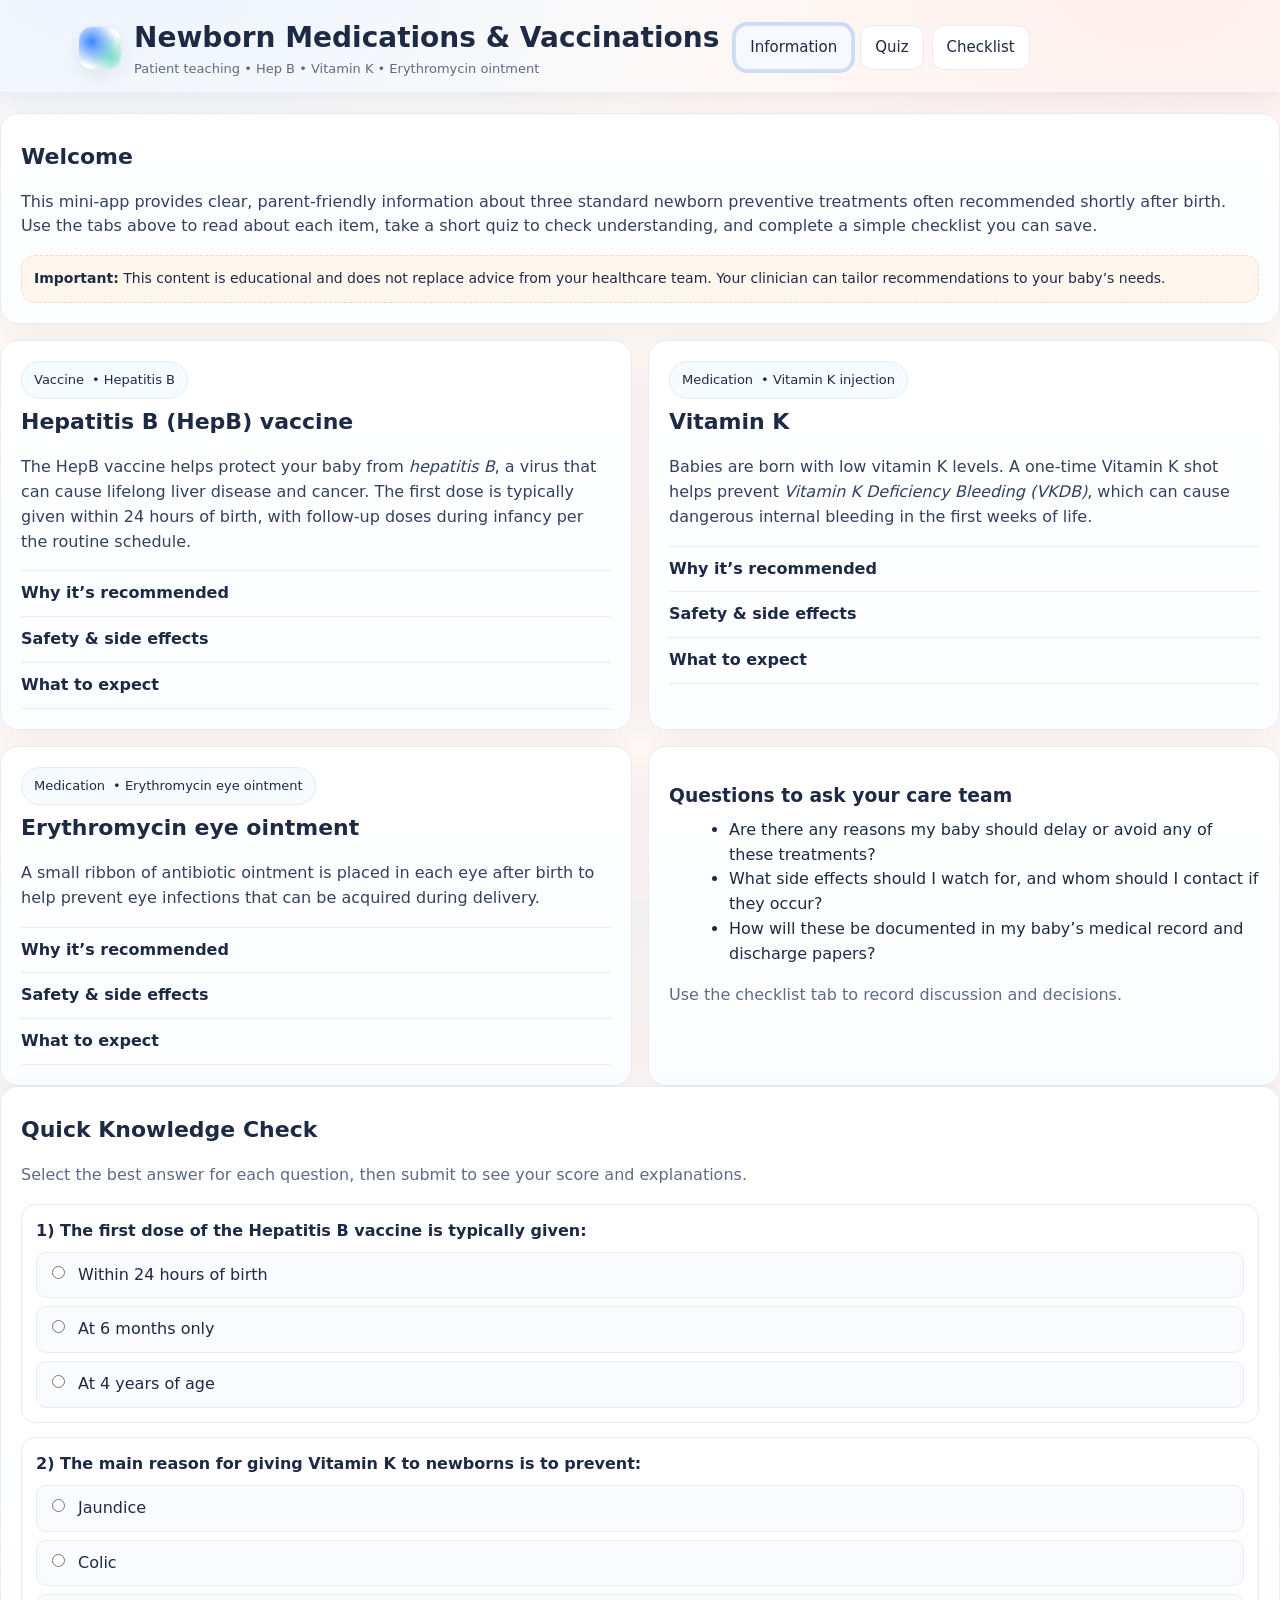
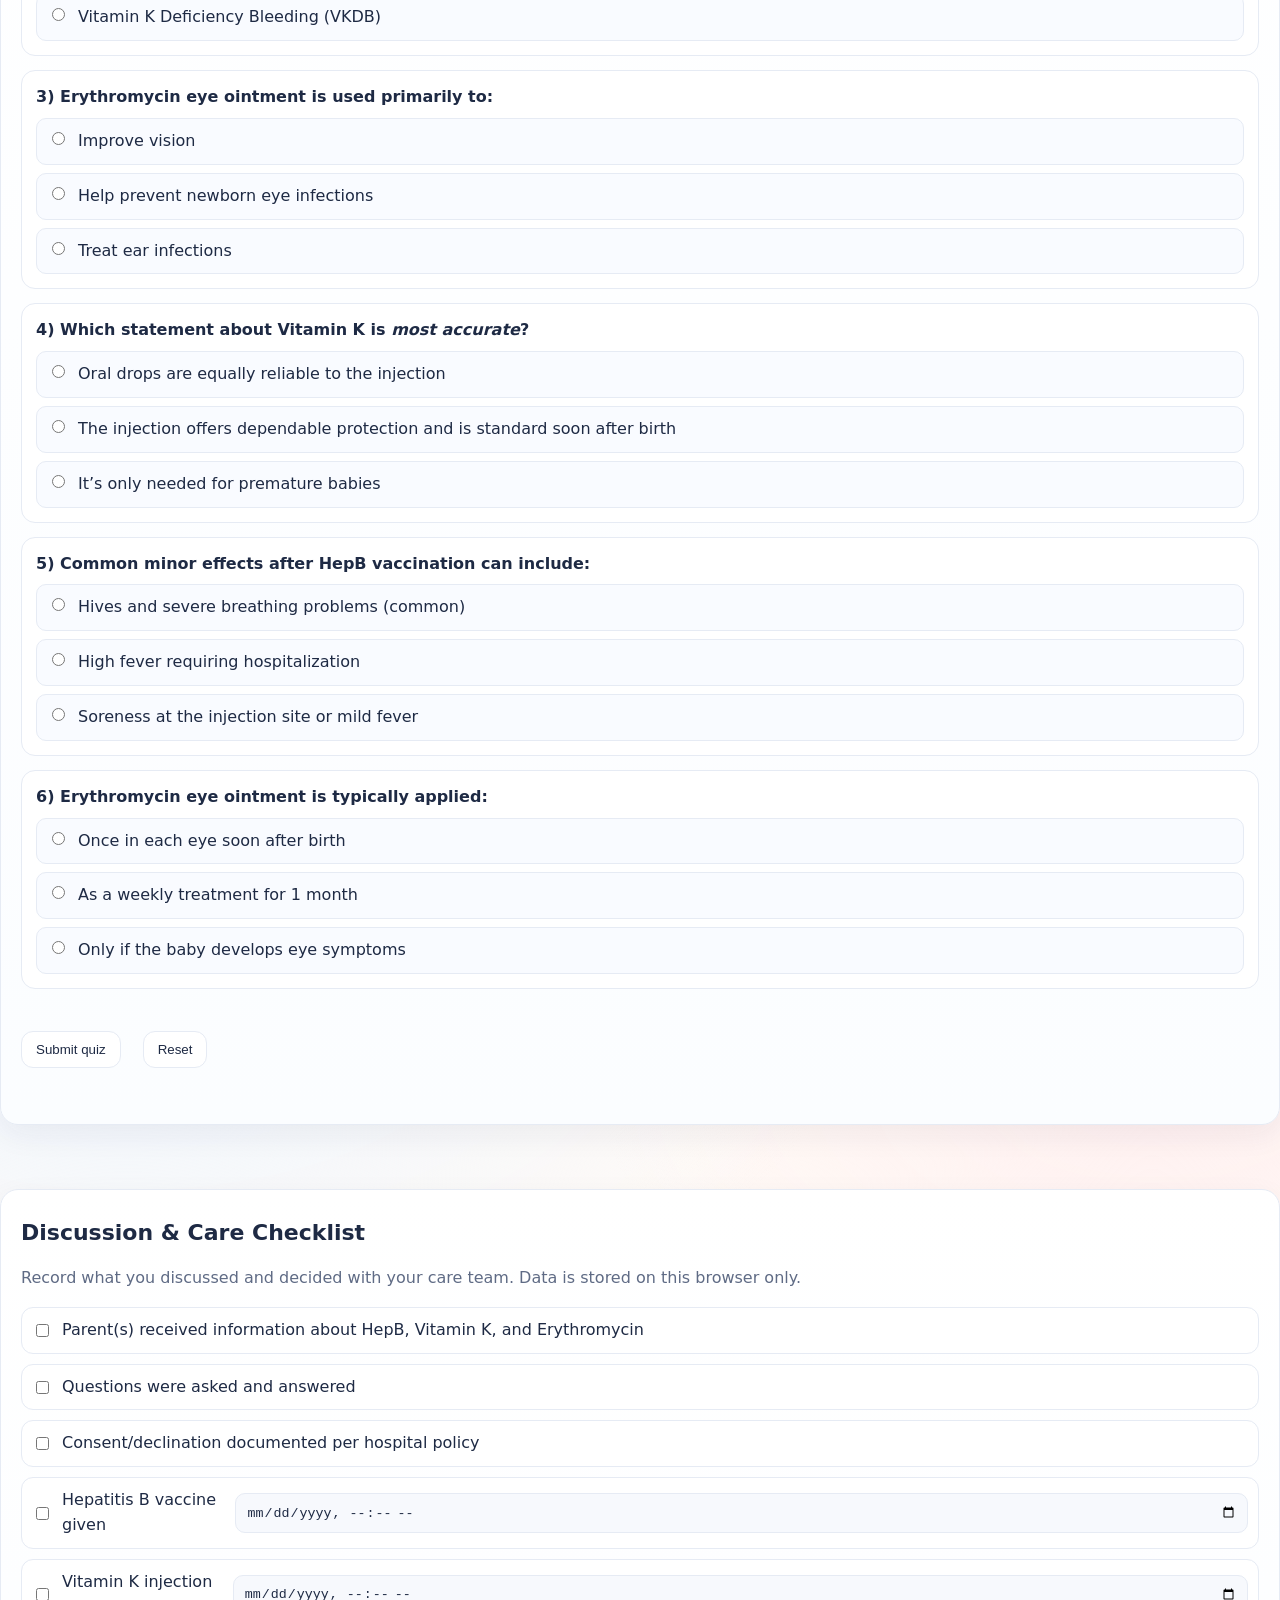
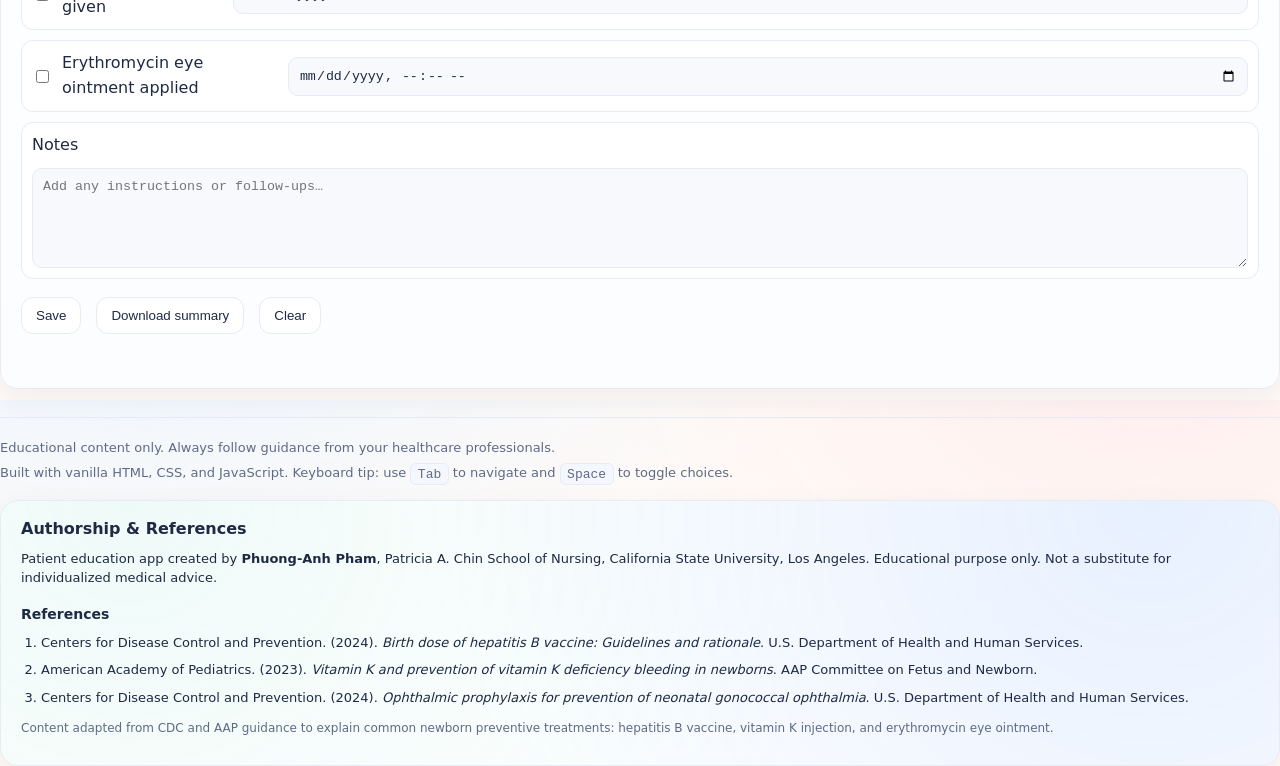
==== index.html @ 28901ed6 "Update index.html" ====
<!DOCTYPE html>
<html lang="en">
<head>
  <meta charset="utf-8" />
  <meta name="viewport" content="width=device-width, initial-scale=1" />
  <title>Newborn Medications & Vaccinations – Patient Teaching</title>
  <meta name="description" content="Simple interactive app for patient teaching on newborn medications and vaccinations: Hepatitis B vaccine, Vitamin K, and Erythromycin eye ointment. Includes info pages, quiz, and a checklist." />
  <link rel="stylesheet" href="style.css" />
</head>
<body>
  <!-- sticky header bar -->
  <header class="site-header">
    <div class="site-header-inner">
      <div class="brand">
        <div class="logo" aria-hidden="true"></div>
        <div>
          <h1>Newborn Medications & Vaccinations</h1>
          <div class="muted" style="font-size:13px">
            Patient teaching • Hep B • Vitamin K • Erythromycin ointment
          </div>
        </div>
      </div>

      <nav aria-label="Primary">
        <a class="tabbtn" href="#tab-info" aria-current="page">Information</a>
        <a class="tabbtn" href="#tab-quiz">Quiz</a>
        <a class="tabbtn" href="#tab-checklist">Checklist</a>
      </nav>
    </div>
  
  <!-- main content area that scrolls under the sticky header -->
  <div class="wrap main-content">

    </header>

    <!-- INFO PAGE -->
    <section id="tab-info" role="region" aria-labelledby="info" class="grid default">
      <article class="card">
        <h2>Welcome</h2>
        <p>
          This mini-app provides clear, parent-friendly information about three standard newborn preventive treatments often recommended shortly after birth. Use the tabs above to read about each item, take a short quiz to check understanding, and complete a simple checklist you can save.
        </p>
        <div class="notice">
          <strong>Important:</strong> This content is educational and does not replace advice from your healthcare team. Your clinician can tailor recommendations to your baby’s needs.
        </div>
      </article>

      <article class="card half" id="info-hepb">
        <div class="pill" aria-label="Tag"><span>Vaccine</span> • Hepatitis B</div>
        <h2>Hepatitis B (HepB) vaccine</h2>
        <p>
          The HepB vaccine helps protect your baby from <em>hepatitis B</em>, a virus that can cause lifelong liver disease and cancer. The first dose is typically given within 24 hours of birth, with follow-up doses during infancy per the routine schedule.
        </p>
        <div class="accordion">
          <details>
            <summary><span>Why it’s recommended</span></summary>
            <ul>
              <li>Newborns infected at birth have a high risk of chronic hepatitis B.</li>
              <li>Vaccinating early provides protection while follow-up testing of caregivers is confirmed.</li>
            </ul>
          </details>
          <details>
            <summary><span>Safety & side effects</span></summary>
            <ul>
              <li>Common: soreness at the injection site, mild fever, fussiness.</li>
              <li>Serious reactions are very rare. Tell your care team about prior severe vaccine reactions.</li>
            </ul>
          </details>
          <details>
            <summary><span>What to expect</span></summary>
            <ul>
              <li>Given as a shot in the thigh.</li>
              <li>May be combined with other routine infant vaccines later.</li>
            </ul>
          </details>
        </div>
      </article>

      <article class="card half" id="info-vitk">
        <div class="pill"><span>Medication</span> • Vitamin K injection</div>
        <h2>Vitamin K</h2>
        <p>
          Babies are born with low vitamin K levels. A one-time Vitamin K shot helps prevent <em>Vitamin K Deficiency Bleeding (VKDB)</em>, which can cause dangerous internal bleeding in the first weeks of life.
        </p>
        <div class="accordion">
          <details>
            <summary><span>Why it’s recommended</span></summary>
            <ul>
              <li>Prevents early and late VKDB, including bleeding in the brain.</li>
              <li>Oral drops are less reliable; the injection provides dependable protection.</li>
            </ul>
          </details>
          <details>
            <summary><span>Safety & side effects</span></summary>
            <ul>
              <li>Common: temporary soreness or redness at the injection site.</li>
              <li>Allergic reactions are rare; inform your care team about prior medication reactions.</li>
            </ul>
          </details>
          <details>
            <summary><span>What to expect</span></summary>
            <ul>
              <li>Single shot in the thigh soon after birth.</li>
              <li>Works quickly; no ongoing doses needed for most infants.</li>
            </ul>
          </details>
        </div>
      </article>

      <article class="card half" id="info-erythro">
        <div class="pill"><span>Medication</span> • Erythromycin eye ointment</div>
        <h2>Erythromycin eye ointment</h2>
        <p>
          A small ribbon of antibiotic ointment is placed in each eye after birth to help prevent eye infections that can be acquired during delivery.
        </p>
        <div class="accordion">
          <details>
            <summary><span>Why it’s recommended</span></summary>
            <ul>
              <li>Helps prevent serious eye infections that could affect vision.</li>
              <li>Often required by local regulations; ask your care team about your hospital’s policy.</li>
            </ul>
          </details>
          <details>
            <summary><span>Safety & side effects</span></summary>
            <ul>
              <li>Temporary blurred vision, mild eye redness, or irritation can occur and usually resolves on its own.</li>
            </ul>
          </details>
          <details>
            <summary><span>What to expect</span></summary>
            <ul>
              <li>Applied once to each eye soon after birth. No needles are involved.</li>
              <li>Excess ointment may be gently wiped after a minute, per hospital instructions.</li>
            </ul>
          </details>
        </div>
      </article>

      <article class="card half">
        <h3>Questions to ask your care team</h3>
        <ul>
          <li>Are there any reasons my baby should delay or avoid any of these treatments?</li>
          <li>What side effects should I watch for, and whom should I contact if they occur?</li>
          <li>How will these be documented in my baby’s medical record and discharge papers?</li>
        </ul>
        <p class="muted">Use the checklist tab to record discussion and decisions.</p>
      </article>
    </section>

    <!-- QUIZ PAGE -->
    <section id="tab-quiz" role="region" aria-labelledby="quiz" class="grid">
      <article class="card">
        <h2>Quick Knowledge Check</h2>
        <p class="muted">Select the best answer for each question, then submit to see your score and explanations.</p>
        <form id="quiz-form" class="quiz" novalidate>

          <div class="q" data-answer="a">
            <h4>1) The first dose of the Hepatitis B vaccine is typically given:</h4>
            <div class="choices">
              <label><input type="radio" name="q1" value="a"> Within 24 hours of birth</label>
              <label><input type="radio" name="q1" value="b"> At 6 months only</label>
              <label><input type="radio" name="q1" value="c"> At 4 years of age</label>
            </div>
            <div class="explanation muted" hidden>HepB is recommended within 24 hours of birth to protect early, high-risk period.</div>
          </div>

          <div class="q" data-answer="c">
            <h4>2) The main reason for giving Vitamin K to newborns is to prevent:</h4>
            <div class="choices">
              <label><input type="radio" name="q2" value="a"> Jaundice</label>
              <label><input type="radio" name="q2" value="b"> Colic</label>
              <label><input type="radio" name="q2" value="c"> Vitamin K Deficiency Bleeding (VKDB)</label>
            </div>
            <div class="explanation muted" hidden>Vitamin K prevents VKDB, including dangerous internal bleeding.</div>
          </div>

          <div class="q" data-answer="b">
            <h4>3) Erythromycin eye ointment is used primarily to:</h4>
            <div class="choices">
              <label><input type="radio" name="q3" value="a"> Improve vision</label>
              <label><input type="radio" name="q3" value="b"> Help prevent newborn eye infections</label>
              <label><input type="radio" name="q3" value="c"> Treat ear infections</label>
            </div>
            <div class="explanation muted" hidden>It’s an antibiotic ointment applied to each eye to reduce risk of infection.</div>
          </div>

          <div class="q" data-answer="b">
            <h4>4) Which statement about Vitamin K is <em>most accurate</em>?</h4>
            <div class="choices">
              <label><input type="radio" name="q4" value="a"> Oral drops are equally reliable to the injection</label>
              <label><input type="radio" name="q4" value="b"> The injection offers dependable protection and is standard soon after birth</label>
              <label><input type="radio" name="q4" value="c"> It’s only needed for premature babies</label>
            </div>
            <div class="explanation muted" hidden>The single injection shortly after birth is the most reliable way to prevent VKDB.</div>
          </div>

          <div class="q" data-answer="c">
            <h4>5) Common minor effects after HepB vaccination can include:</h4>
            <div class="choices">
              <label><input type="radio" name="q5" value="a"> Hives and severe breathing problems (common)</label>
              <label><input type="radio" name="q5" value="b"> High fever requiring hospitalization</label>
              <label><input type="radio" name="q5" value="c"> Soreness at the injection site or mild fever</label>
            </div>
            <div class="explanation muted" hidden>Mild fever and localized soreness are common and short-lived; serious reactions are rare.</div>
          </div>

          <div class="q" data-answer="a">
            <h4>6) Erythromycin eye ointment is typically applied:</h4>
            <div class="choices">
              <label><input type="radio" name="q6" value="a"> Once in each eye soon after birth</label>
              <label><input type="radio" name="q6" value="b"> As a weekly treatment for 1 month</label>
              <label><input type="radio" name="q6" value="c"> Only if the baby develops eye symptoms</label>
            </div>
            <div class="explanation muted" hidden>It is routinely applied once to each eye shortly after birth.</div>
          </div>

          <div>
            <button type="submit" class="btn" id="submitQuiz">Submit quiz</button>
            <button type="button" class="btn" id="resetQuiz" style="margin-left:8px">Reset</button>
          </div>
        </form>
      </article>
    </section>
       <div class="section-spacer"></div>
            <!-- CHECKLIST PAGE -->
    <section id="tab-checklist" role="region" aria-labelledby="checklist" class="grid">
      <article class="card">
        <h2>Discussion & Care Checklist</h2>
        <p class="muted">Record what you discussed and decided with your care team. Data is stored on this browser only.</p>

        <div class="checklist" id="list">
          <div class="checkrow">
            <label>
              <input type="checkbox" data-key="infoReviewed">
              Parent(s) received information about HepB, Vitamin K, and Erythromycin
            </label>
          </div>

          <div class="checkrow">
            <label>
              <input type="checkbox" data-key="questionsAnswered">
              Questions were asked and answered
            </label>
          </div>

          <div class="checkrow">
            <label>
              <input type="checkbox" data-key="consentDocumented">
              Consent/declination documented per hospital policy
            </label>
          </div>

          <div class="checkrow">
            <label>
              <input type="checkbox" data-key="hepbGiven">
              Hepatitis B vaccine given
            </label>
            <input type="datetime-local" aria-label="HepB date/time" data-key="hepbDateTime" />
          </div>

          <div class="checkrow">
            <label>
              <input type="checkbox" data-key="vitkGiven">
              Vitamin K injection given
            </label>
            <input type="datetime-local" aria-label="Vitamin K date/time" data-key="vitkDateTime" />
          </div>

          <div class="checkrow">
            <label>
              <input type="checkbox" data-key="eryGiven">
              Erythromycin eye ointment applied
            </label>
            <input type="datetime-local" aria-label="Erythromycin date/time" data-key="eryDateTime" />
          </div>

          <div class="checkrow" style="flex-direction:column; align-items:stretch">
            <label for="notes">Notes</label>
            <textarea
              id="notes"
              placeholder="Add any instructions or follow-ups…"
              data-key="notes"
            ></textarea>
          </div>

          <div>
            <button class="btn" id="saveChecklist">Save</button>
            <button class="btn" id="downloadChecklist" style="margin-left:8px">Download summary</button>
            <button class="btn" id="clearChecklist" style="margin-left:8px">Clear</button>
          </div>

          <div
            id="saveStatus"
            class="muted"
            role="status"
            aria-live="polite"
            style="margin-top:8px"
          ></div>
        </div>
      </article>
    </section>

    <script>
  (function(){
    function setCurrent(){
      var links = document.querySelectorAll('nav .tabbtn');
      links.forEach(function(a){ a.removeAttribute('aria-current'); });

      // figure out which tab should be highlighted
      var id = location.hash || '#tab-info';
      var active = document.querySelector('nav .tabbtn[href="'+id+'"]');
      if (active) {
        active.setAttribute('aria-current','page');
      }
    }

    // IMPORTANT CHANGE:
    // We do NOT force location.hash on first load anymore.
    // So no "location.hash = '#tab-info'" line.

    window.addEventListener('hashchange', setCurrent);
    document.addEventListener('DOMContentLoaded', setCurrent);
  })();
</script>


  <script src="script.js" defer></script>
</body>

        <footer class="app-footer">
  <div class="footer-top">
    <div>Educational content only. Always follow guidance from your healthcare professionals.</div>
    <div class="footer-tech">
      Built with vanilla HTML, CSS, and JavaScript.
      Keyboard tip: use <code class="kbd">Tab</code> to navigate and <code class="kbd">Space</code> to toggle choices.
    </div>
  </div>

  <div class="ref-card">
    <h3 class="ref-heading">Authorship & References</h3>

    <p class="muted smalltext">
      Patient education app created by <strong>Phuong-Anh Pham</strong>, Patricia A. Chin School of Nursing,
      California State University, Los Angeles.
      Educational purpose only. Not a substitute for individualized medical advice.
    </p>

    <h4 class="ref-list-heading">References</h4>
    <ol class="ref-list">
      <li>
        Centers for Disease Control and Prevention. (2024). <em>Birth dose of hepatitis B vaccine: Guidelines and rationale</em>. U.S. Department of Health and Human Services.
      </li>
      <li>
        American Academy of Pediatrics. (2023). <em>Vitamin K and prevention of vitamin K deficiency bleeding in newborns</em>. AAP Committee on Fetus and Newborn.
      </li>
      <li>
        Centers for Disease Control and Prevention. (2024). <em>Ophthalmic prophylaxis for prevention of neonatal gonococcal ophthalmia</em>. U.S. Department of Health and Human Services.
      </li>
    </ol>

    <p class="muted tinytext">
      Content adapted from CDC and AAP guidance to explain common newborn preventive treatments:
      hepatitis B vaccine, vitamin K injection, and erythromycin eye ointment.
    </p>
  </div>
</footer>

</html>
---- style.css ----
:root{
  /* Friendly, bright pastel theme */
  --bg:#fffaf6;            /* warm cream */
  --card:#ffffff;          /* white cards */
  --muted:#5f6b85;         /* muted text */
  --text:#1e2a44;          /* primary text (dark navy) */
  --accent:#3a86ff;        /* baby-blue accent */
  --accent-2:#7ddcc6;      /* mint accent */
  --danger:#ff6b6b;        /* soft coral */
  --ok:#1dbd6b;            /* fresh green */
  --ring: 0 0 0 3px rgba(58,134,255,.25);
  --radius:18px;
  --stroke:#e6ebf4;        /* light border */
  --soft:#f6f9ff;          /* soft panel bg */
}
*{box-sizing:border-box}
html,body{height:100%}
body{
  margin:0; font-family:ui-sans-serif, system-ui, -apple-system, Segoe UI, Roboto, Inter, Helvetica, Arial, sans-serif;
  color:var(--text);
  background: radial-gradient(1200px 600px at 10% -10%, #eef6ff 0%, transparent 60%),
              radial-gradient(1000px 500px at 90% 0%, #fff0f0 0%, transparent 55%),
              var(--bg);
  line-height:1.55;
}
.wrap{max-width:1024px;margin:0 auto;padding:28px}
header{
  display:flex; gap:16px; align-items:center; justify-content:space-between; margin-bottom:20px;
}
.brand{display:flex;align-items:center;gap:12px}
.logo{width:44px;height:44px;border-radius:14px;background:
  radial-gradient(circle at 30% 35%, var(--accent), transparent 60%),
  radial-gradient(circle at 75% 70%, var(--accent-2), transparent 55%), #ffffff;
  border:1px solid var(--stroke); box-shadow:0 6px 18px rgba(31,42,68,.08)}
h1{font-size:clamp(20px,2.6vw,28px);margin:0}
nav{display:flex;gap:8px;flex-wrap:wrap}
.tabbtn{
  background:#ffffff; color:var(--text); border:1px solid var(--stroke); padding:10px 14px; border-radius:12px; cursor:pointer;
  transition:.2s transform, .2s background, .2s box-shadow, .2s border-color;
}
.tabbtn[aria-current="page"], .tabbtn:hover{background:var(--soft); border-color:#d6def0; box-shadow:var(--ring)}

.grid{display:grid;grid-template-columns:repeat(12,1fr); gap:16px}
.card{
  grid-column:span 12; background:linear-gradient(180deg, #ffffff, #fbfdff); border:1px solid var(--stroke); border-radius:var(--radius); padding:20px;
  box-shadow:0 10px 30px rgba(31,42,68,.06);
}
@media (min-width: 840px){ .card.half{grid-column:span 6} }
h2{margin:6px 0 12px 0; font-size:22px}
h3{margin:14px 0 6px 0}
p{color:#33405f}
ul{margin:8px 0 8px 20px}
.muted{color:var(--muted)}
.badge{display:inline-block; padding:4px 8px; border:1px solid var(--stroke); border-radius:999px; font-size:12px; color:#55627e; background:#f7fbff}

.accordion{border-top:1px solid var(--stroke); margin-top:12px}
details{border-bottom:1px solid var(--stroke); padding:10px 0}
summary{cursor:pointer; list-style:none}
summary::marker{display:none}
summary span{font-weight:700}

.pill{display:inline-flex; align-items:center; gap:8px; padding:8px 12px; background:#f5fbff; border:1px solid var(--stroke); border-radius:999px; font-size:13px}

.notice{border:1px dashed #ffd7b8; border-radius:14px; padding:12px; background:#fff6ee; font-size:14px}
.success{border-color:#bfead4; background:#effcf6}
.danger{border-color:#ffd1d1; background:#fff2f2}

.btn{display:inline-flex; align-items:center; gap:8px; border:1px solid var(--stroke); background:#ffffff; color:var(--text); padding:10px 14px; border-radius:12px; cursor:pointer; transition:.2s background,.2s transform, .2s box-shadow}
.btn:hover{background:var(--soft); box-shadow:var(--ring)}
.btn:active{transform:scale(.98)}

.quiz{display:flex; flex-direction:column; gap:14px}
.q{border:1px solid var(--stroke); border-radius:14px; padding:14px; background:#ffffff}
.q h4{margin:0 0 8px 0}
.choices{display:flex; flex-direction:column; gap:8px}
.choices label{display:flex; gap:10px; align-items:flex-start; border:1px solid var(--stroke); padding:10px; border-radius:10px; background:#f9fbff; cursor:pointer}

.results{margin-top:16px; padding:14px; border-radius:12px; border:1px solid var(--stroke); background:#f7fbff}
.correct{color:var(--ok); font-weight:700}
.incorrect{color:var(--danger); font-weight:700}

.checklist{display:flex; flex-direction:column; gap:10px}
.checkrow{display:flex; align-items:center; gap:10px; justify-content:space-between; border:1px solid var(--stroke); background:#ffffff; padding:10px; border-radius:12px}
.checkrow label{display:flex; align-items:center; gap:10px}
.checkrow input[type="text"], .checkrow input[type="datetime-local"], textarea{
  width:100%; background:#f7f9fd; border:1px solid var(--stroke); color:var(--text); border-radius:10px; padding:10px
}
textarea{min-height:100px}

footer{margin-top:28px; color:var(--muted); font-size:13px}
code.kbd{padding:.2em .5em; background:#f5f7ff; border:1px solid var(--stroke); border-radius:6px; font-family:ui-monospace, SFMono-Regular, Menlo, Monaco, Consolas, "Liberation Mono", "Courier New", monospace}
.sr-only{position:absolute;width:1px;height:1px;padding:0;margin:-1px;overflow:hidden;clip:rect(0,0,0,0);white-space:nowrap;border:0}
/* footer layout */
.app-footer {
  margin-top: 28px;
  color: var(--muted);
  font-size: 13px;
  line-height: 1.5;
  border-top: 1px solid var(--stroke);
  padding-top: 20px;
}

.footer-top {
  margin-bottom: 16px;
}

.footer-tech {
  margin-top: 6px;
}

.ref-card {
  background: #ffffff;
  border: 1px solid var(--stroke);
  border-radius: var(--radius);
  box-shadow: 0 10px 30px rgba(31,42,68,.06);
  padding: 16px 20px;
  background-image: radial-gradient(circle at 10% 0%, rgba(122,220,198,0.12) 0%, transparent 60%), radial-gradient(circle at 90% 0%, rgba(58,134,255,0.12) 0%, transparent 60%);
}

.ref-heading {
  margin: 0 0 8px 0;
  font-size: 16px;
  color: var(--text);
}

.ref-list-heading {
  margin: 16px 0 8px 0;
  font-size: 14px;
  font-weight: 600;
  color: var(--text);
}

.ref-list {
  margin: 0;
  padding-left: 20px;
  font-size: 13px;
  color: var(--text);
}

.ref-list li {
  margin-bottom: 8px;
}

.smalltext {
  font-size: 13px;
  color: var(--text);
  margin: 0;
}

.tinytext {
  font-size: 12px;
  margin-top: 12px;
  color: var(--muted);
}
/* Add breathing room between buttons */
#quiz-form .btn + .btn,
#list .btn + .btn {
  margin-left: 12px; /* wider horizontal space */
}

#quiz-form .btn,
#list .btn {
  margin-top: 8px; /* adds vertical space between button rows */
}
/* --- Fix tight button spacing --- */
#quiz-form .btn,
#list .btn {
  display: inline-block;
  margin: 8px 10px 8px 0 !important; /* top right bottom left */
}

#quiz-form div:last-child,
#list div:last-child {
  margin-top: 10px; /* add space between buttons and next element */
}
/* --- Fix button spacing for Quiz and Checklist --- */
#quiz-form > div:last-child {
  margin-top: 20px;        /* adds more vertical space above buttons */
  display: flex;
  gap: 12px;               /* space between Submit and Reset buttons */
  flex-wrap: wrap;
}

#list > div:last-child {
  margin-top: 20px;        /* space above checklist buttons */
  display: flex;
  gap: 12px;               /* consistent horizontal spacing between buttons */
  flex-wrap: wrap;
}

/* Optional: make button row centered (looks balanced) */
#quiz-form > div:last-child,
#list > div:last-child {
  justify-content: center;
}
/* --- FINAL spacing fix between quiz buttons and checklist card --- */

/* Add space under the quiz button row */
#quiz-form > div:last-child {
  display: flex;
  gap: 12px;
  flex-wrap: wrap;

  margin-top: 20px;   /* space above buttons */
  margin-bottom: 28px !important; /* space BELOW buttons before next section */
  justify-content: flex-start; /* change to center if you liked centered */
}

/* Add space above the checklist card container */
#tab-checklist .card {
  margin-top: 32px !important;  /* pushes the whole checklist card down */
}

/* Add spacing inside the checklist button row itself */
#list > div:last-child {
  display: flex;
  gap: 12px;
  flex-wrap: wrap;

  margin-top: 20px;   /* space above Save/Download/Clear row inside checklist */
  margin-bottom: 8px; /* tiny cushion before "Saved to this browser", etc. */
  justify-content: flex-start;
}
/* force visible gap between quiz and checklist */
.section-spacer {
  height: 32px;
}

/* quiz button row spacing and layout */
#quiz-form > div:last-child {
  display: flex;
  flex-wrap: wrap;
  gap: 12px;

  margin-top: 20px;
  margin-bottom: 24px;
  justify-content: flex-start;
}

/* checklist button row spacing and layout */
.checklist-buttons {
  display: flex;
  flex-wrap: wrap;
  gap: 12px;

  margin-top: 24px;
  margin-bottom: 8px;
  justify-content: flex-start;
}

/* make buttons breathe a little on mobile */
#quiz-form .btn,
.checklist-buttons .btn {
  margin: 0; /* gap handles spacing now */
}
/* --- Sticky header bar --- */
.site-header {
  position: sticky;
  top: 0;
  z-index: 1000;

  background:
    radial-gradient(1200px 600px at 10% -10%, #eef6ff 0%, transparent 60%),
    radial-gradient(1000px 500px at 90% 0%, #fff0f0 0%, transparent 55%),
    var(--bg);

  /* subtle bottom border + glow so it feels like a real app bar */
  border-bottom: 1px solid var(--stroke);
  box-shadow: 0 8px 20px rgba(31,42,68,.07);
  padding-top: 16px;
  padding-bottom: 12px;
  margin-bottom: 20px;
}

/* we’re wrapping the existing header contents so they lay out nicely inside the sticky bar */
.site-header-inner {
  max-width: 1024px;
  margin: 0 auto;
  padding: 0 28px;

  display: flex;
  flex-wrap: wrap;
  gap: 16px;
  align-items: center;
  justify-content: space-between;
}

/* brand block still looks the same */
.site-header-inner .brand {
  display: flex;
  align-items: center;
  gap: 12px;
}

/* nav tabs: tighten spacing a little so they look like a navbar */
.site-header-inner nav {
  display: flex;
  flex-wrap: wrap;
  gap: 8px;
  margin-left: auto;
}

.site-header-inner .tabbtn {
  background:#ffffff;
  color:var(--text);
  border:1px solid var(--stroke);
  padding:10px 14px;
  border-radius:12px;
  cursor:pointer;
  text-decoration:none;
  font-size:15px;
  transition:.2s transform,.2s background,.2s box-shadow,.2s border-color;
}
.site-header-inner .tabbtn[aria-current="page"],
.site-header-inner .tabbtn:hover{
  background:var(--soft);
  border-color:#d6def0;
  box-shadow:var(--ring);
}

/* push the page content down so it doesn't hide under the sticky header */
.main-content {
  padding-top: 12px; /* slight breathing room under sticky bar */
}
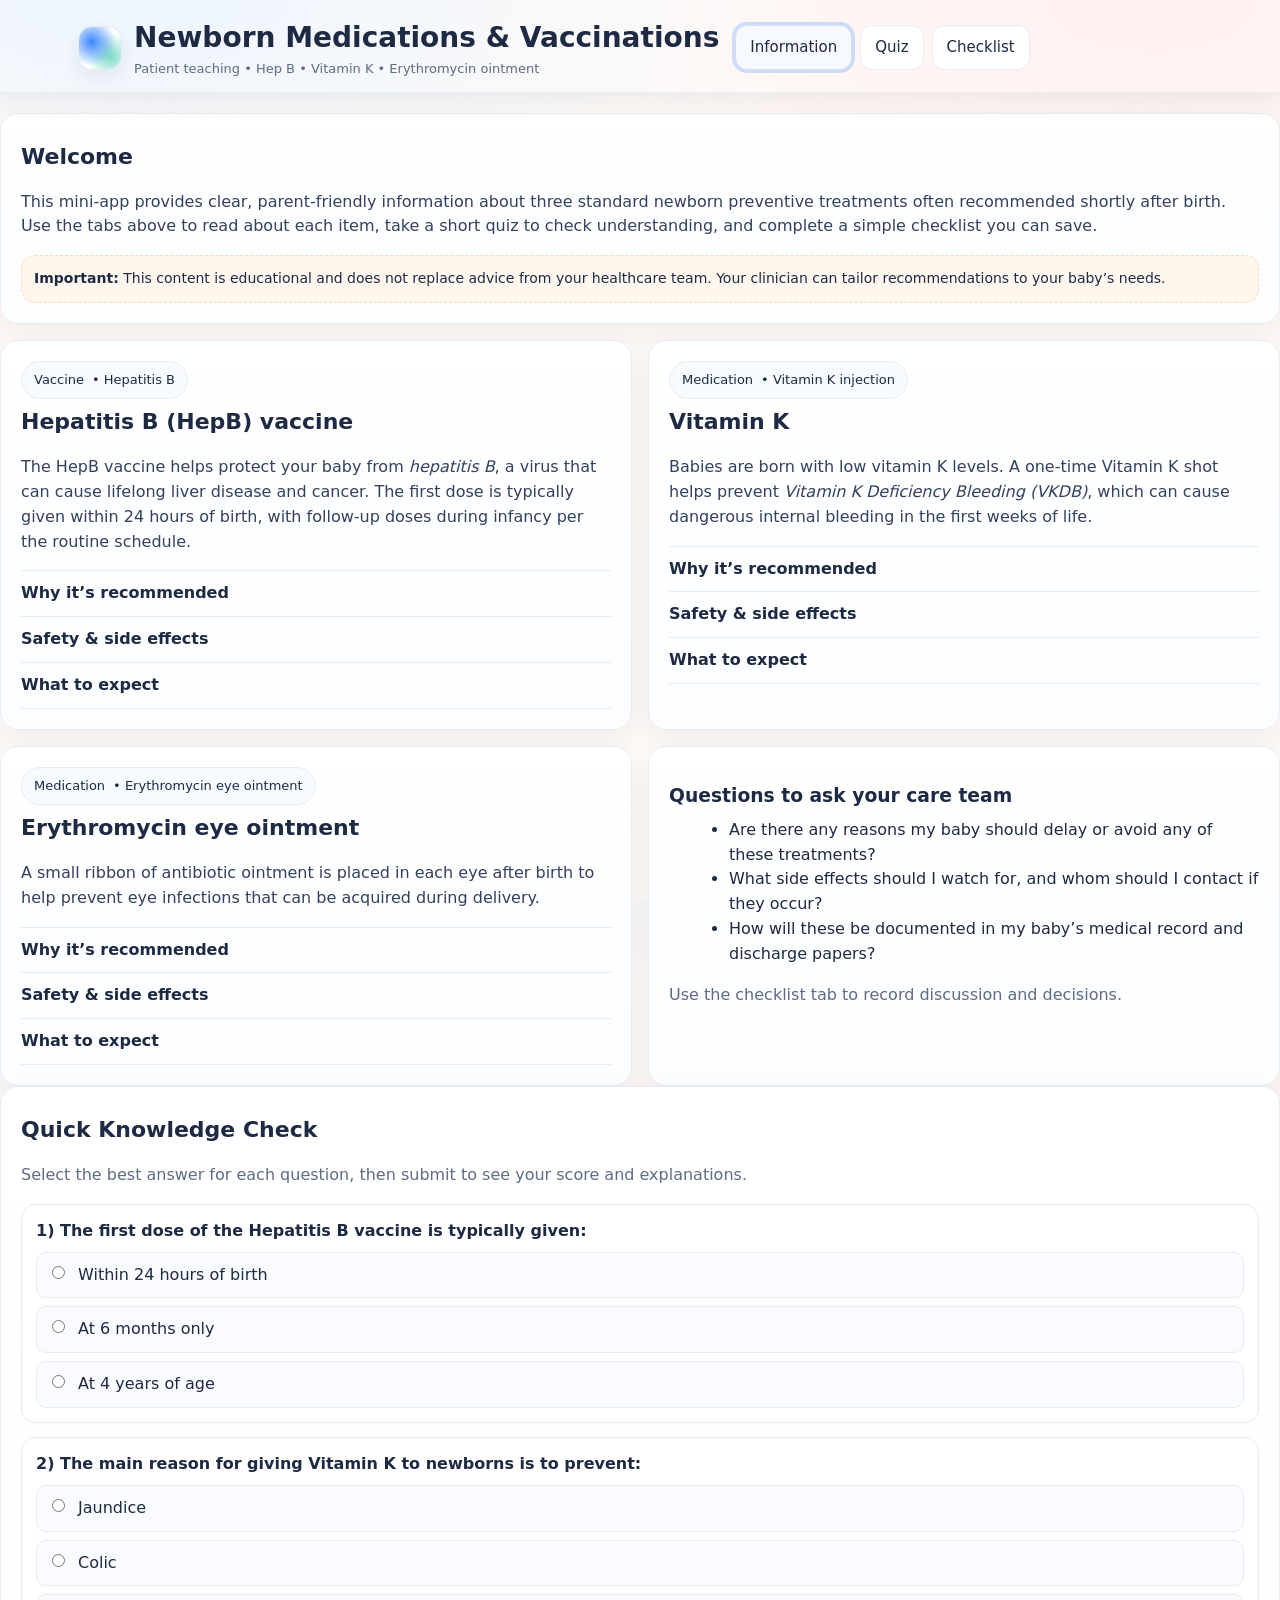
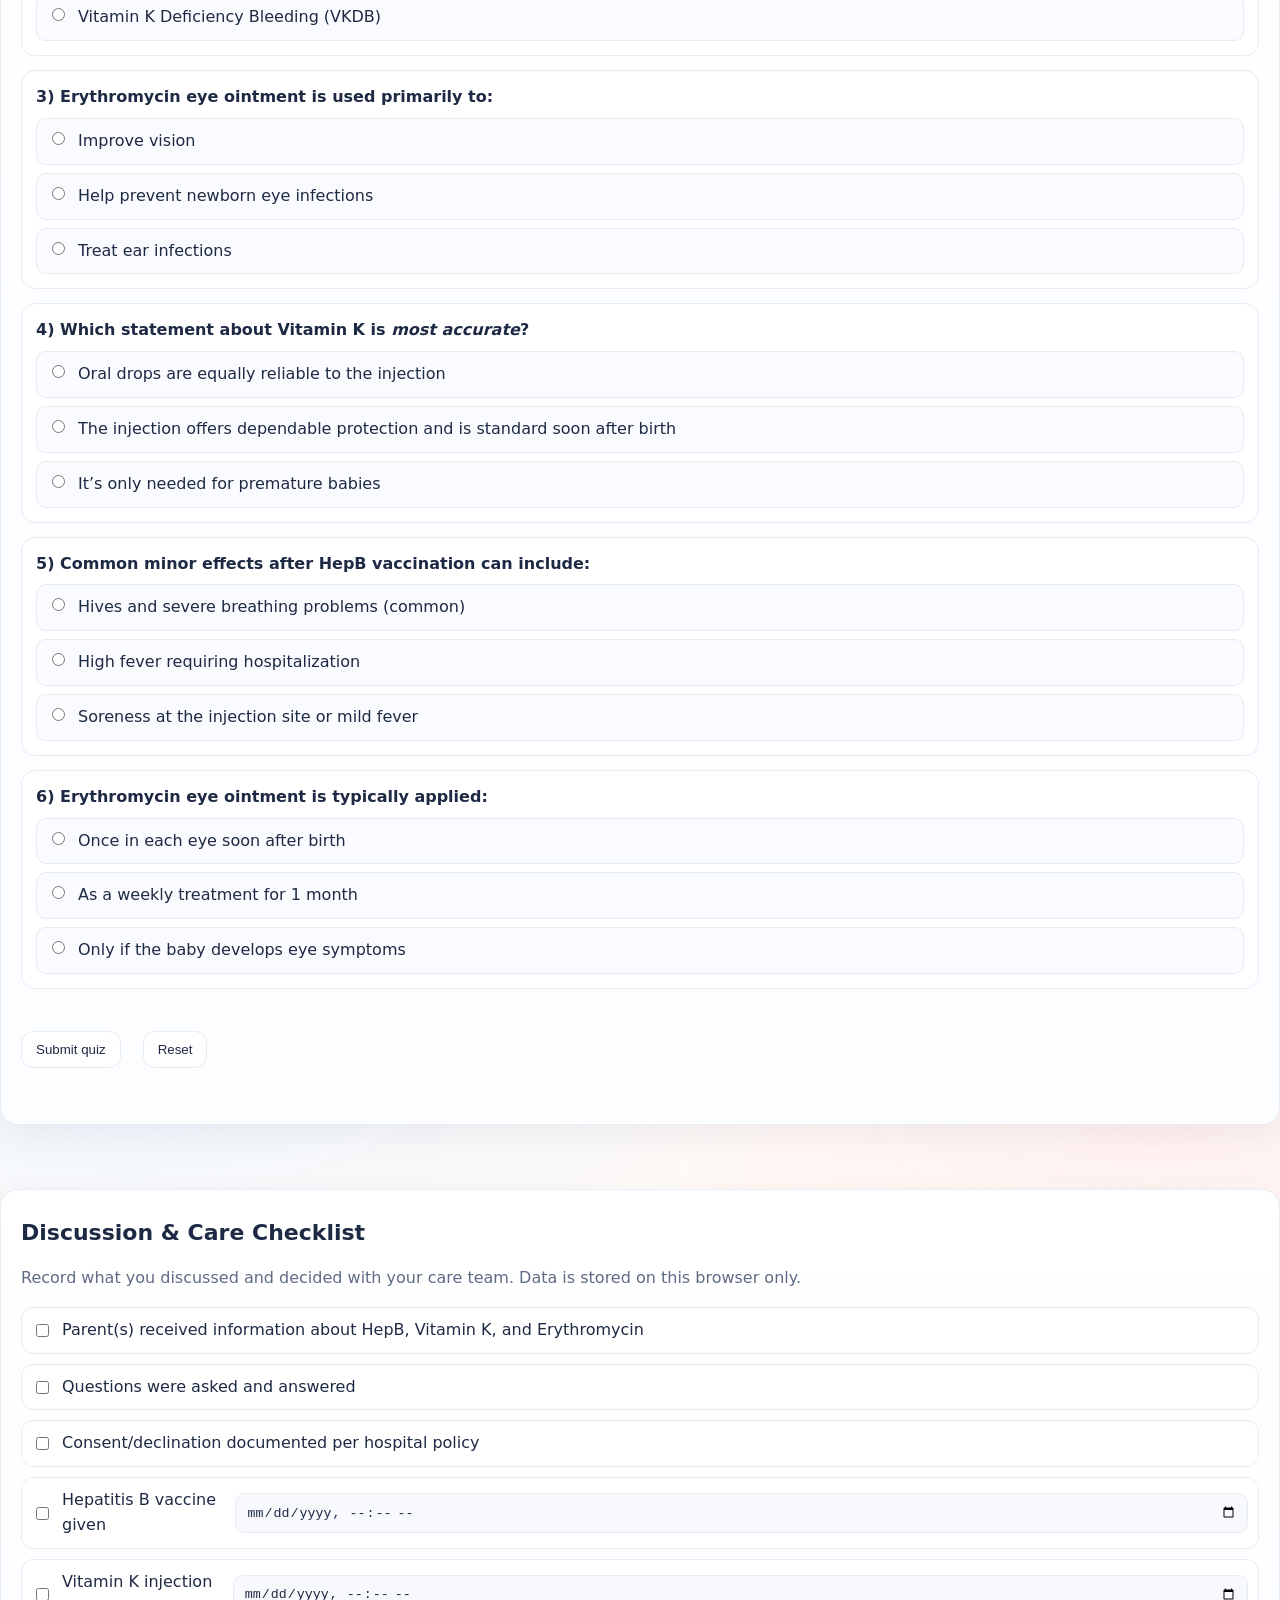
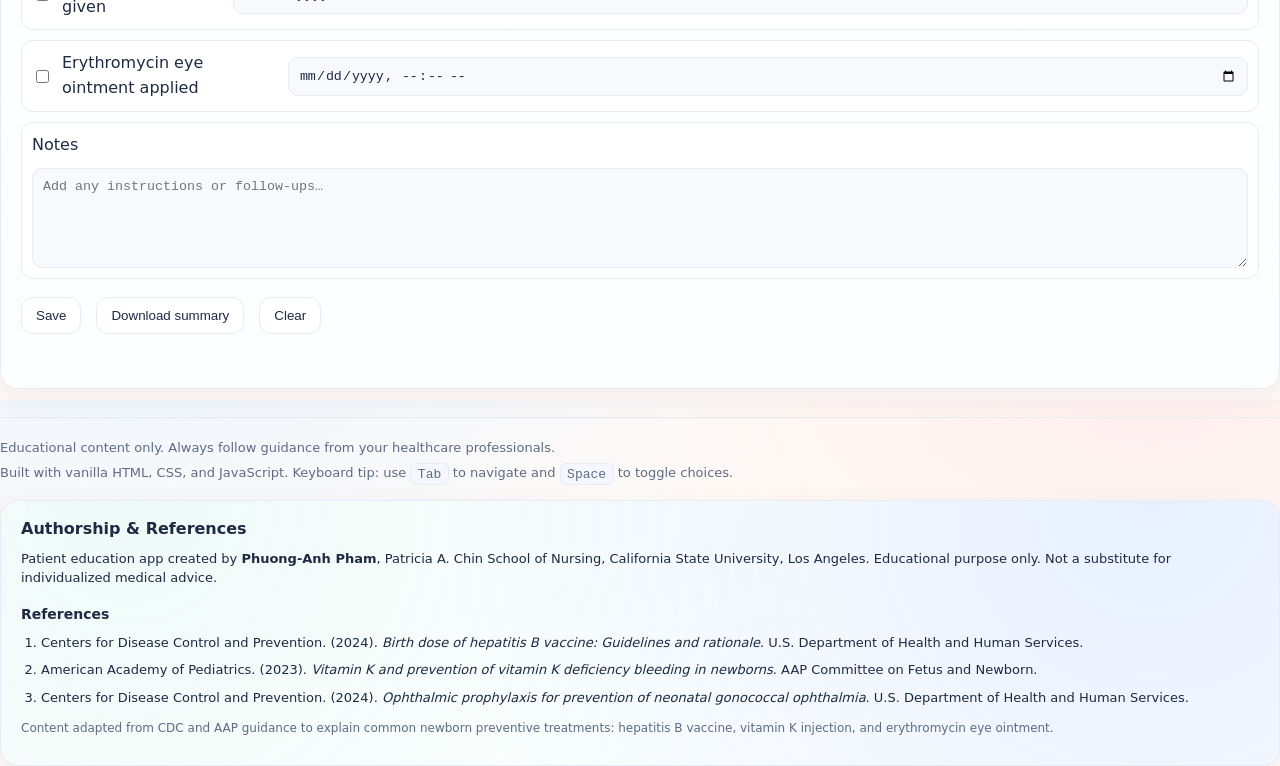
==== commit 66e7a204: "Refactor hashchange event handling Removed forced location.hash on first load and adjusted event lis" ====
--- a/index.html
+++ b/index.html
@@ -315,11 +315,7 @@
       }
     }
 
-    // IMPORTANT CHANGE:
-    // We do NOT force location.hash on first load anymore.
-    // So no "location.hash = '#tab-info'" line.
-
-    window.addEventListener('hashchange', setCurrent);
+      window.addEventListener('hashchange', setCurrent);
     document.addEventListener('DOMContentLoaded', setCurrent);
   })();
 </script>
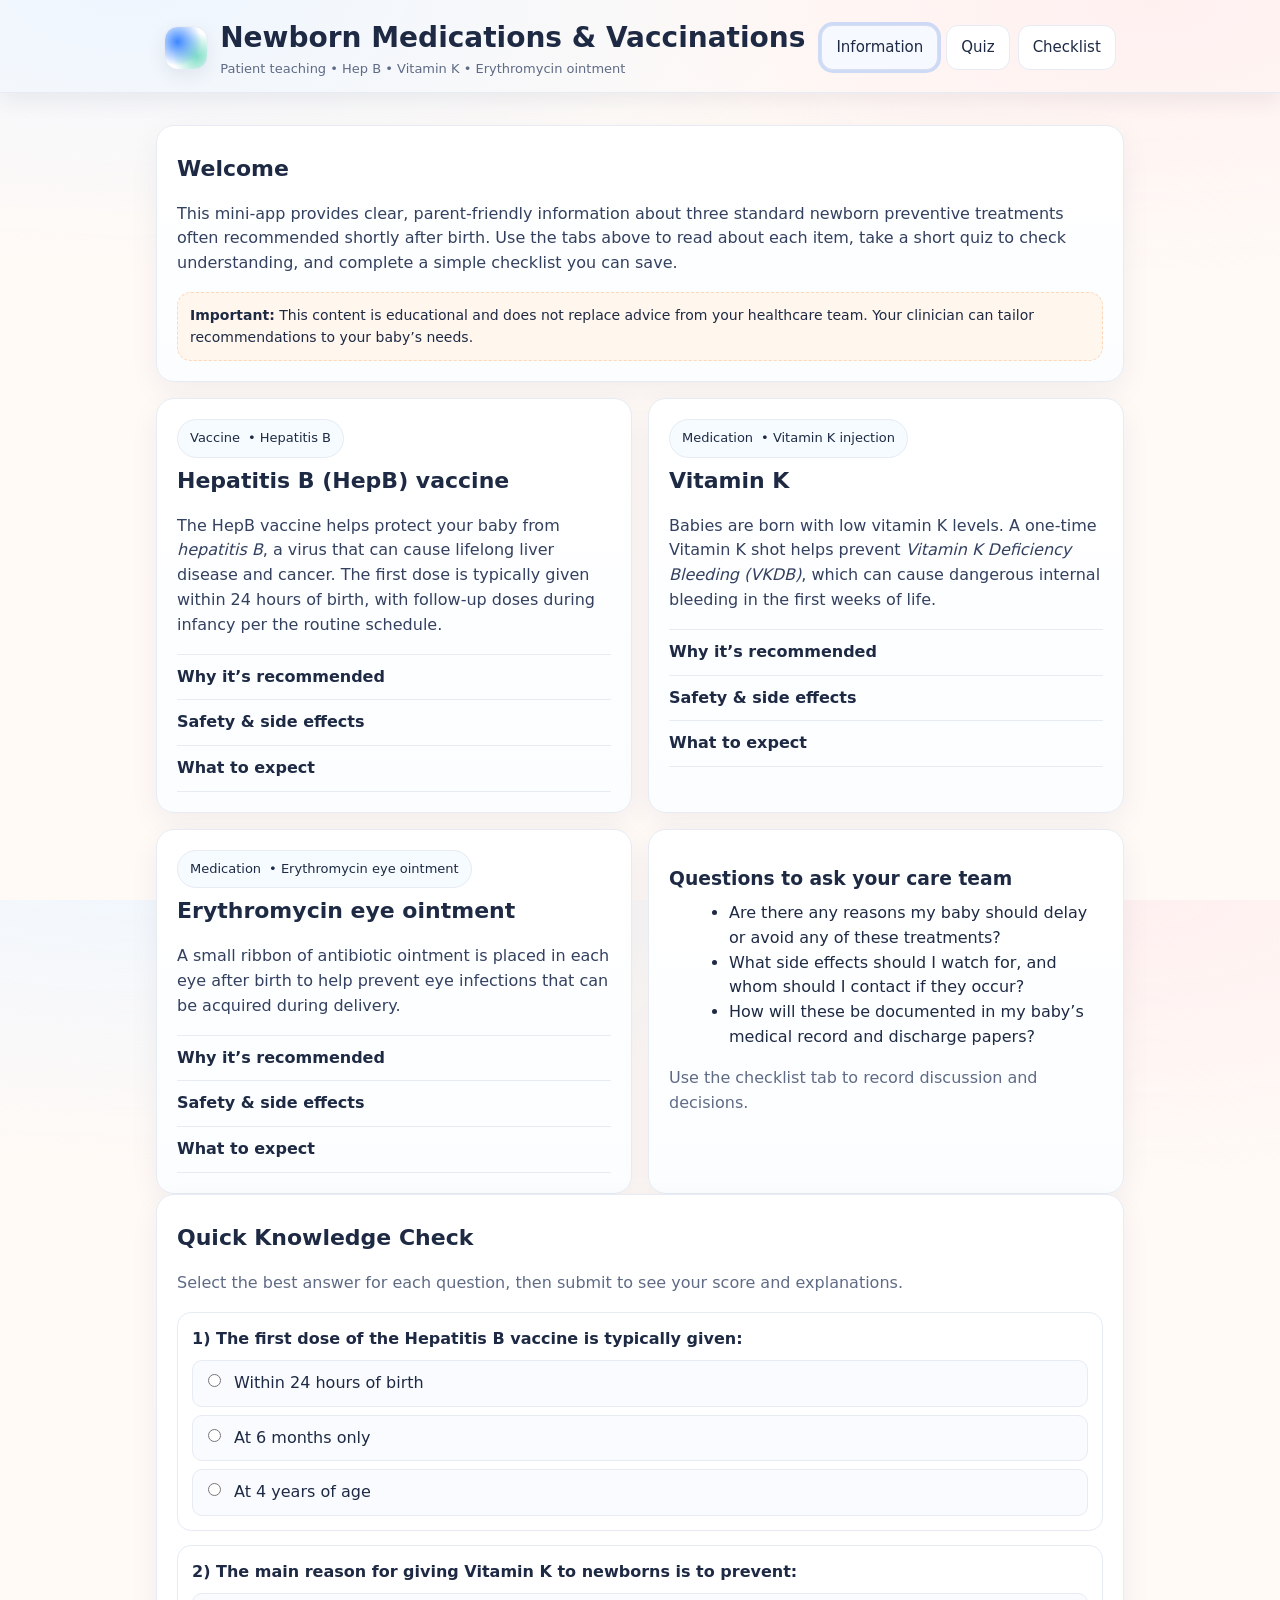
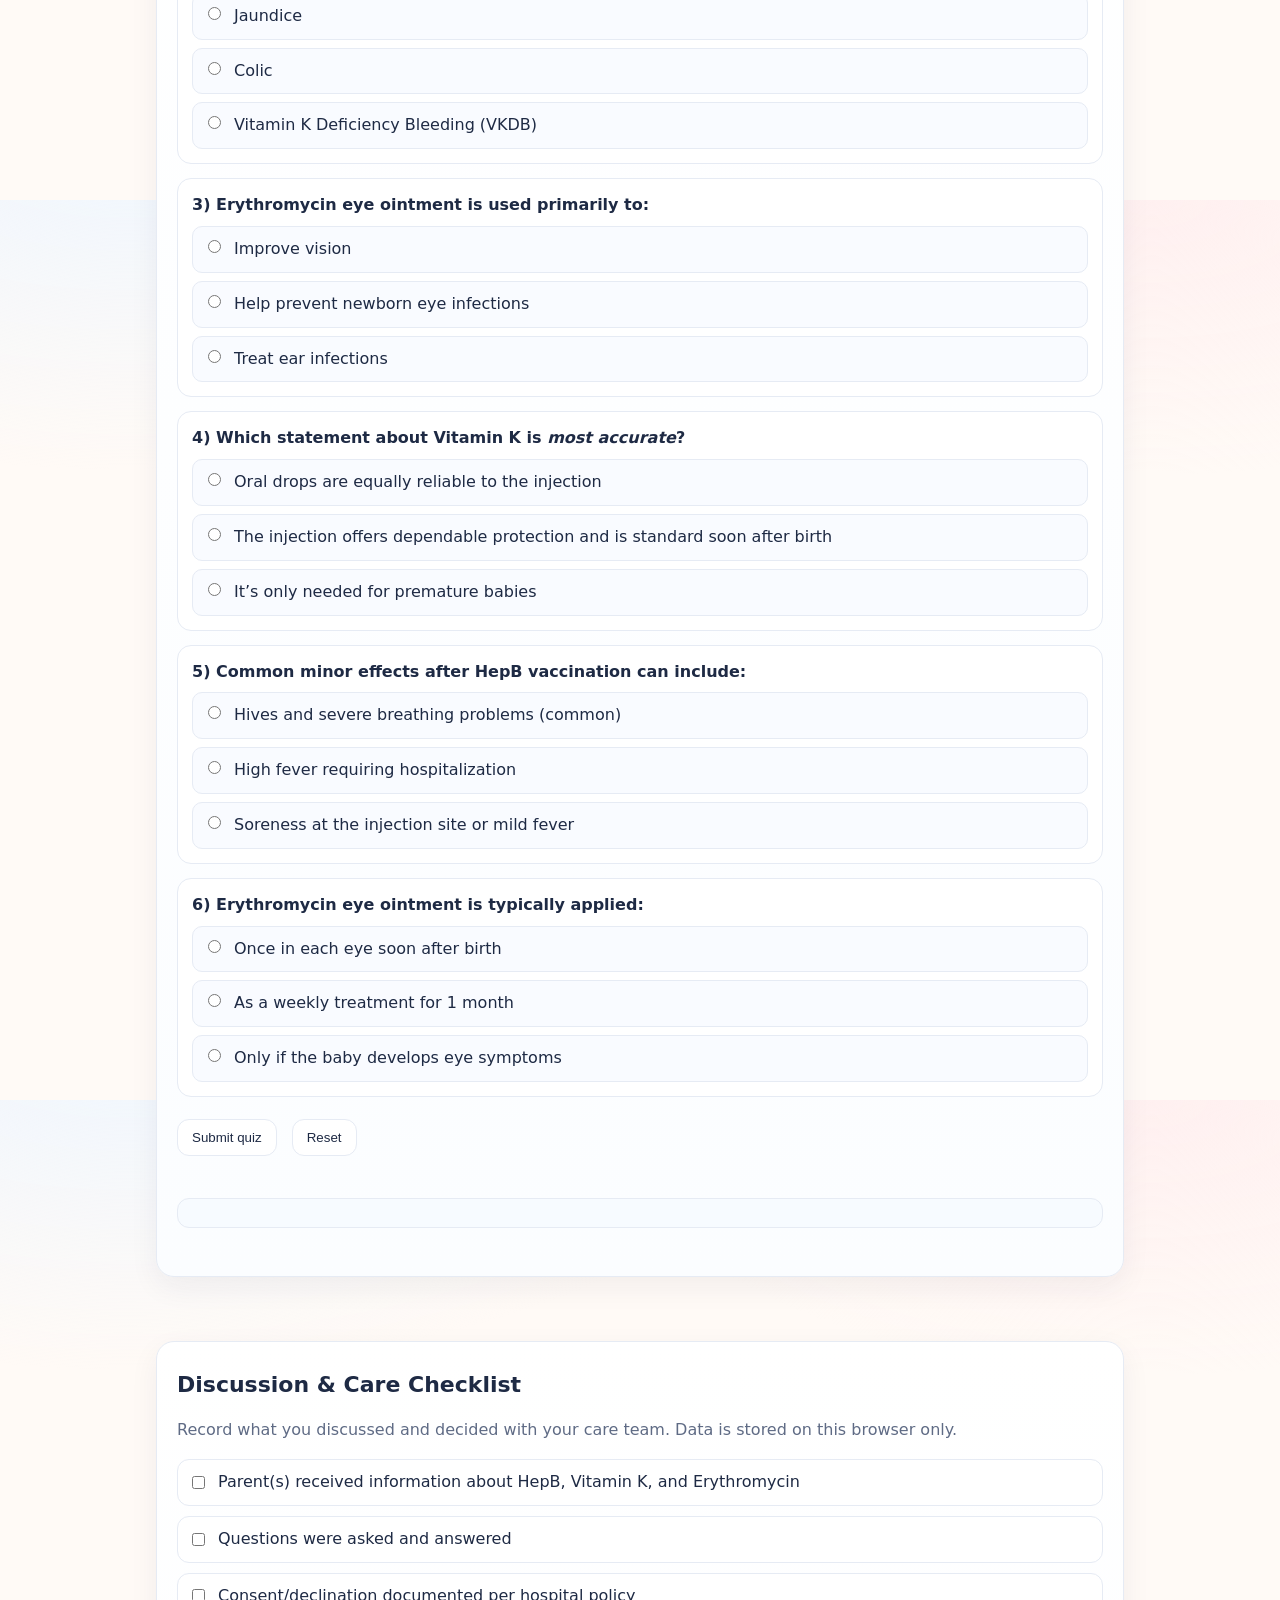
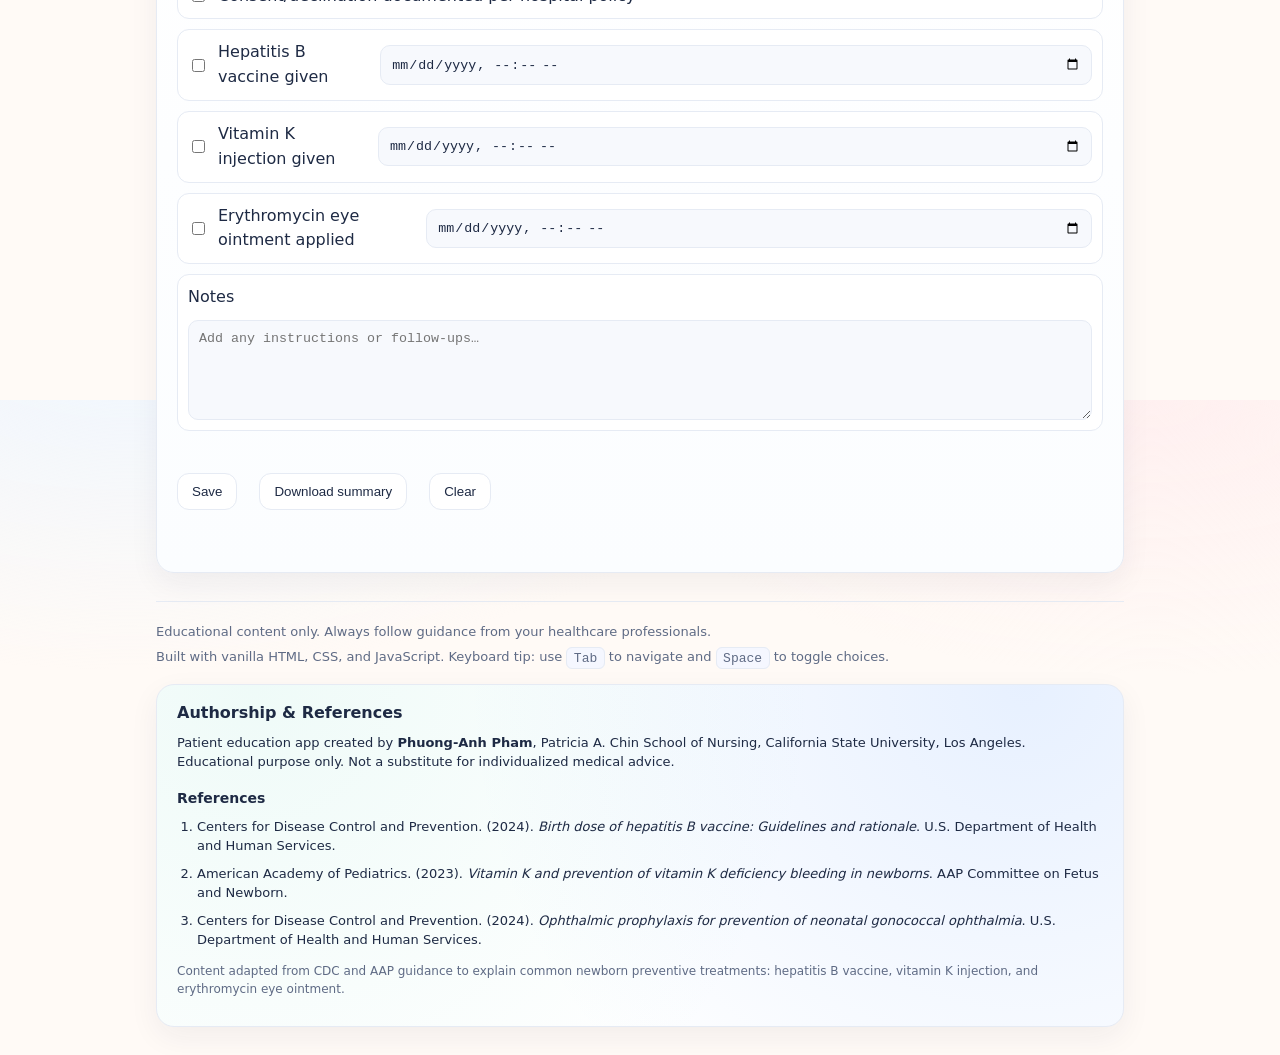
==== commit 7c683093: "Update index.html" ====
--- a/index.html
+++ b/index.html
@@ -8,6 +8,7 @@
   <link rel="stylesheet" href="style.css" />
 </head>
 <body>
+
   <!-- sticky header bar -->
   <header class="site-header">
     <div class="site-header-inner">
@@ -27,11 +28,10 @@
         <a class="tabbtn" href="#tab-checklist">Checklist</a>
       </nav>
     </div>
-  
-  <!-- main content area that scrolls under the sticky header -->
+  </header>
+
+  <!-- main scrollable content -->
   <div class="wrap main-content">
-
-    </header>
 
     <!-- INFO PAGE -->
     <section id="tab-info" role="region" aria-labelledby="info" class="grid default">
@@ -153,6 +153,7 @@
       <article class="card">
         <h2>Quick Knowledge Check</h2>
         <p class="muted">Select the best answer for each question, then submit to see your score and explanations.</p>
+
         <form id="quiz-form" class="quiz" novalidate>
 
           <div class="q" data-answer="a">
@@ -215,19 +216,26 @@
             <div class="explanation muted" hidden>It is routinely applied once to each eye shortly after birth.</div>
           </div>
 
-          <div>
+          <div class="quiz-buttons">
             <button type="submit" class="btn" id="submitQuiz">Submit quiz</button>
-            <button type="button" class="btn" id="resetQuiz" style="margin-left:8px">Reset</button>
-          </div>
+            <button type="button" class="btn" id="resetQuiz">Reset</button>
+          </div>
+
+          <div id="quiz-results" class="results" hidden aria-live="polite"></div>
         </form>
       </article>
     </section>
-       <div class="section-spacer"></div>
-            <!-- CHECKLIST PAGE -->
+
+    <!-- spacer so checklist card never hugs the quiz buttons -->
+    <div class="section-spacer"></div>
+
+    <!-- CHECKLIST PAGE -->
     <section id="tab-checklist" role="region" aria-labelledby="checklist" class="grid">
       <article class="card">
         <h2>Discussion & Care Checklist</h2>
-        <p class="muted">Record what you discussed and decided with your care team. Data is stored on this browser only.</p>
+        <p class="muted">
+          Record what you discussed and decided with your care team. Data is stored on this browser only.
+        </p>
 
         <div class="checklist" id="list">
           <div class="checkrow">
@@ -284,10 +292,10 @@
             ></textarea>
           </div>
 
-          <div>
+          <div class="checklist-buttons">
             <button class="btn" id="saveChecklist">Save</button>
-            <button class="btn" id="downloadChecklist" style="margin-left:8px">Download summary</button>
-            <button class="btn" id="clearChecklist" style="margin-left:8px">Clear</button>
+            <button class="btn" id="downloadChecklist">Download summary</button>
+            <button class="btn" id="clearChecklist">Clear</button>
           </div>
 
           <div
@@ -301,65 +309,76 @@
       </article>
     </section>
 
-    <script>
-  (function(){
-    function setCurrent(){
-      var links = document.querySelectorAll('nav .tabbtn');
-      links.forEach(function(a){ a.removeAttribute('aria-current'); });
-
-      // figure out which tab should be highlighted
-      var id = location.hash || '#tab-info';
-      var active = document.querySelector('nav .tabbtn[href="'+id+'"]');
-      if (active) {
-        active.setAttribute('aria-current','page');
+    <!-- REFERENCES / FOOTER -->
+    <footer class="app-footer">
+      <div class="footer-top">
+        <div>Educational content only. Always follow guidance from your healthcare professionals.</div>
+        <div class="footer-tech">
+          Built with vanilla HTML, CSS, and JavaScript.
+          Keyboard tip: use <code class="kbd">Tab</code> to navigate and
+          <code class="kbd">Space</code> to toggle choices.
+        </div>
+      </div>
+
+      <div class="ref-card">
+        <h3 class="ref-heading">Authorship & References</h3>
+
+        <p class="muted smalltext">
+          Patient education app created by <strong>Phuong-Anh Pham</strong>,
+          Patricia A. Chin School of Nursing, California State University, Los Angeles.
+          Educational purpose only. Not a substitute for individualized medical advice.
+        </p>
+
+        <h4 class="ref-list-heading">References</h4>
+        <ol class="ref-list">
+          <li>
+            Centers for Disease Control and Prevention. (2024).
+            <em>Birth dose of hepatitis B vaccine: Guidelines and rationale</em>.
+            U.S. Department of Health and Human Services.
+          </li>
+          <li>
+            American Academy of Pediatrics. (2023).
+            <em>Vitamin K and prevention of vitamin K deficiency bleeding in newborns</em>.
+            AAP Committee on Fetus and Newborn.
+          </li>
+          <li>
+            Centers for Disease Control and Prevention. (2024).
+            <em>Ophthalmic prophylaxis for prevention of neonatal gonococcal ophthalmia</em>.
+            U.S. Department of Health and Human Services.
+          </li>
+        </ol>
+
+        <p class="muted tinytext">
+          Content adapted from CDC and AAP guidance to explain common newborn preventive treatments:
+          hepatitis B vaccine, vitamin K injection, and erythromycin eye ointment.
+        </p>
+      </div>
+    </footer>
+
+  </div><!-- end .wrap.main-content -->
+
+  <!-- highlight active tab in header, without forcing a hash on first load -->
+  <script>
+    (function(){
+      function setCurrent(){
+        var links = document.querySelectorAll('nav .tabbtn');
+        links.forEach(function(a){
+          a.removeAttribute('aria-current');
+        });
+
+        // if no hash, treat #tab-info as active ONLY for styling
+        var id = location.hash || '#tab-info';
+        var active = document.querySelector('nav .tabbtn[href="'+id+'"]');
+        if (active) {
+          active.setAttribute('aria-current','page');
+        }
       }
-    }
 
       window.addEventListener('hashchange', setCurrent);
-    document.addEventListener('DOMContentLoaded', setCurrent);
-  })();
-</script>
-
+      document.addEventListener('DOMContentLoaded', setCurrent);
+    })();
+  </script>
 
   <script src="script.js" defer></script>
 </body>
-
-        <footer class="app-footer">
-  <div class="footer-top">
-    <div>Educational content only. Always follow guidance from your healthcare professionals.</div>
-    <div class="footer-tech">
-      Built with vanilla HTML, CSS, and JavaScript.
-      Keyboard tip: use <code class="kbd">Tab</code> to navigate and <code class="kbd">Space</code> to toggle choices.
-    </div>
-  </div>
-
-  <div class="ref-card">
-    <h3 class="ref-heading">Authorship & References</h3>
-
-    <p class="muted smalltext">
-      Patient education app created by <strong>Phuong-Anh Pham</strong>, Patricia A. Chin School of Nursing,
-      California State University, Los Angeles.
-      Educational purpose only. Not a substitute for individualized medical advice.
-    </p>
-
-    <h4 class="ref-list-heading">References</h4>
-    <ol class="ref-list">
-      <li>
-        Centers for Disease Control and Prevention. (2024). <em>Birth dose of hepatitis B vaccine: Guidelines and rationale</em>. U.S. Department of Health and Human Services.
-      </li>
-      <li>
-        American Academy of Pediatrics. (2023). <em>Vitamin K and prevention of vitamin K deficiency bleeding in newborns</em>. AAP Committee on Fetus and Newborn.
-      </li>
-      <li>
-        Centers for Disease Control and Prevention. (2024). <em>Ophthalmic prophylaxis for prevention of neonatal gonococcal ophthalmia</em>. U.S. Department of Health and Human Services.
-      </li>
-    </ol>
-
-    <p class="muted tinytext">
-      Content adapted from CDC and AAP guidance to explain common newborn preventive treatments:
-      hepatitis B vaccine, vitamin K injection, and erythromycin eye ointment.
-    </p>
-  </div>
-</footer>
-
 </html>
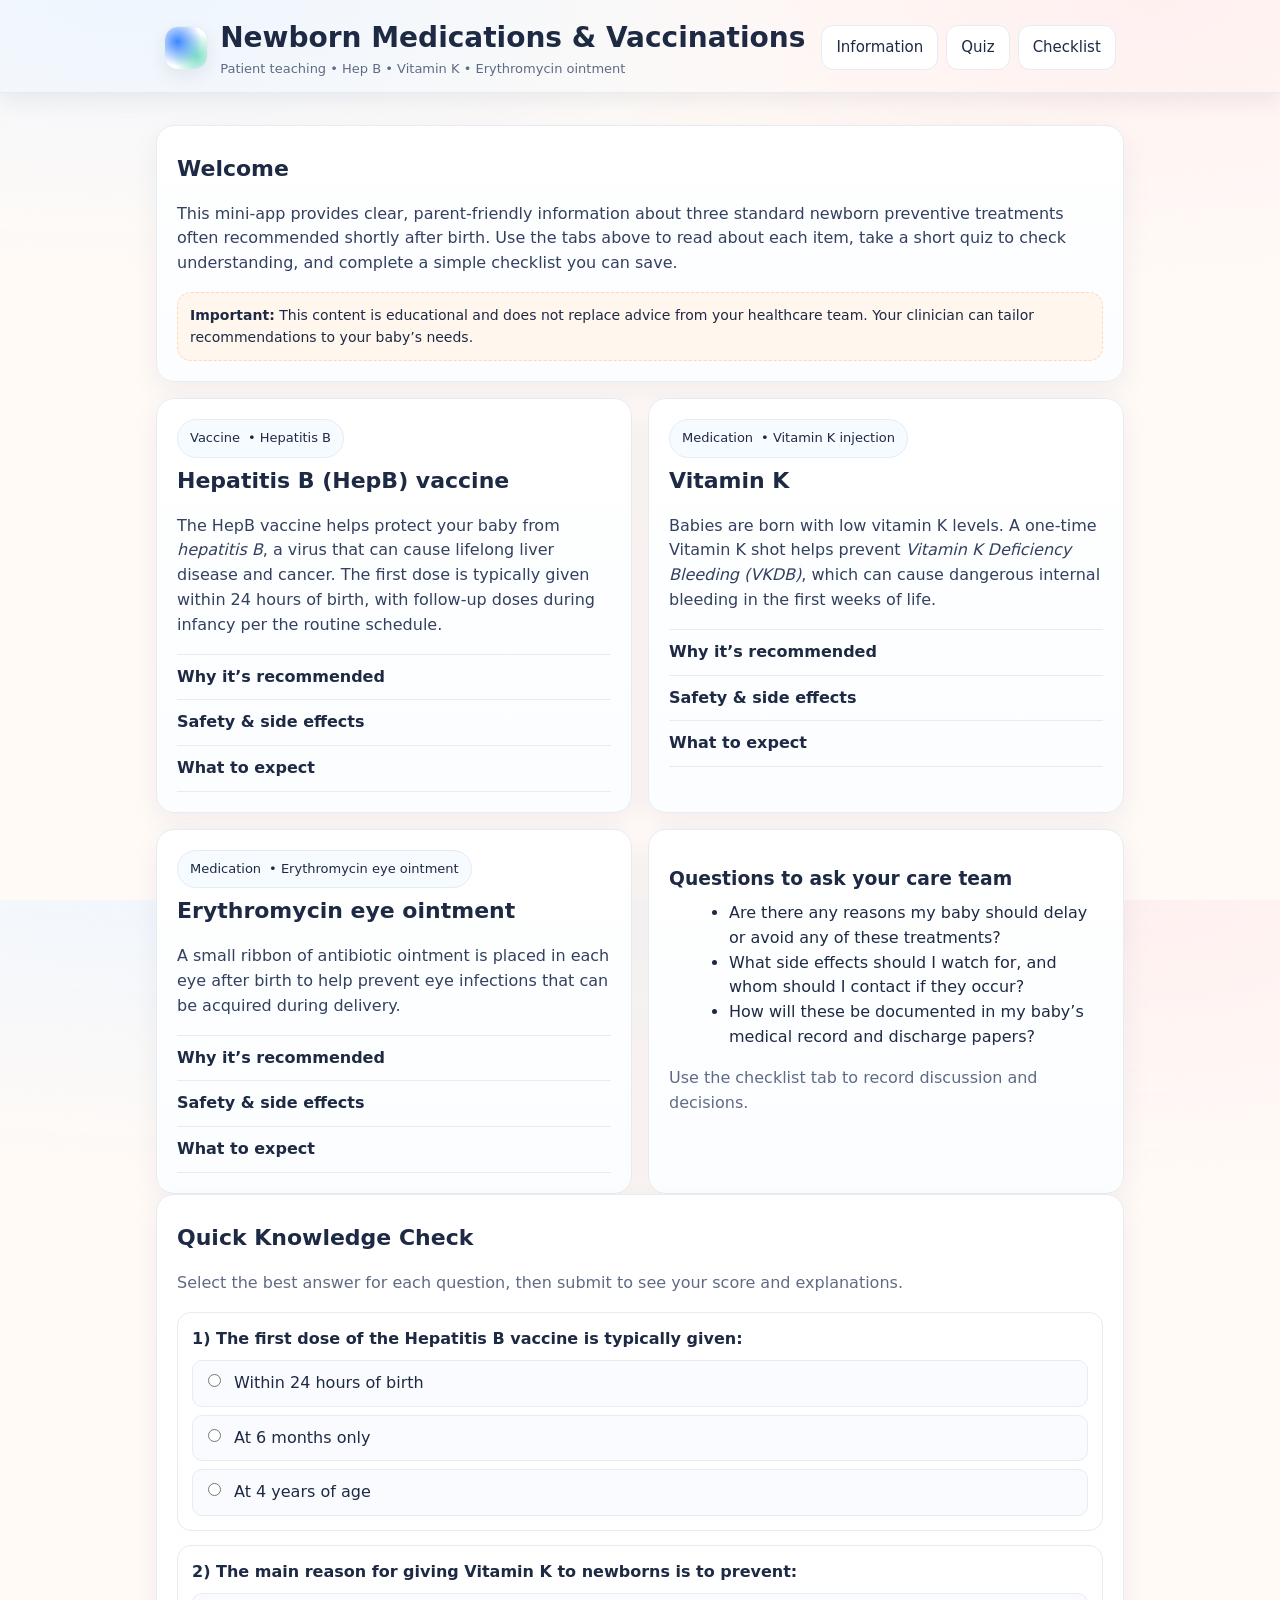
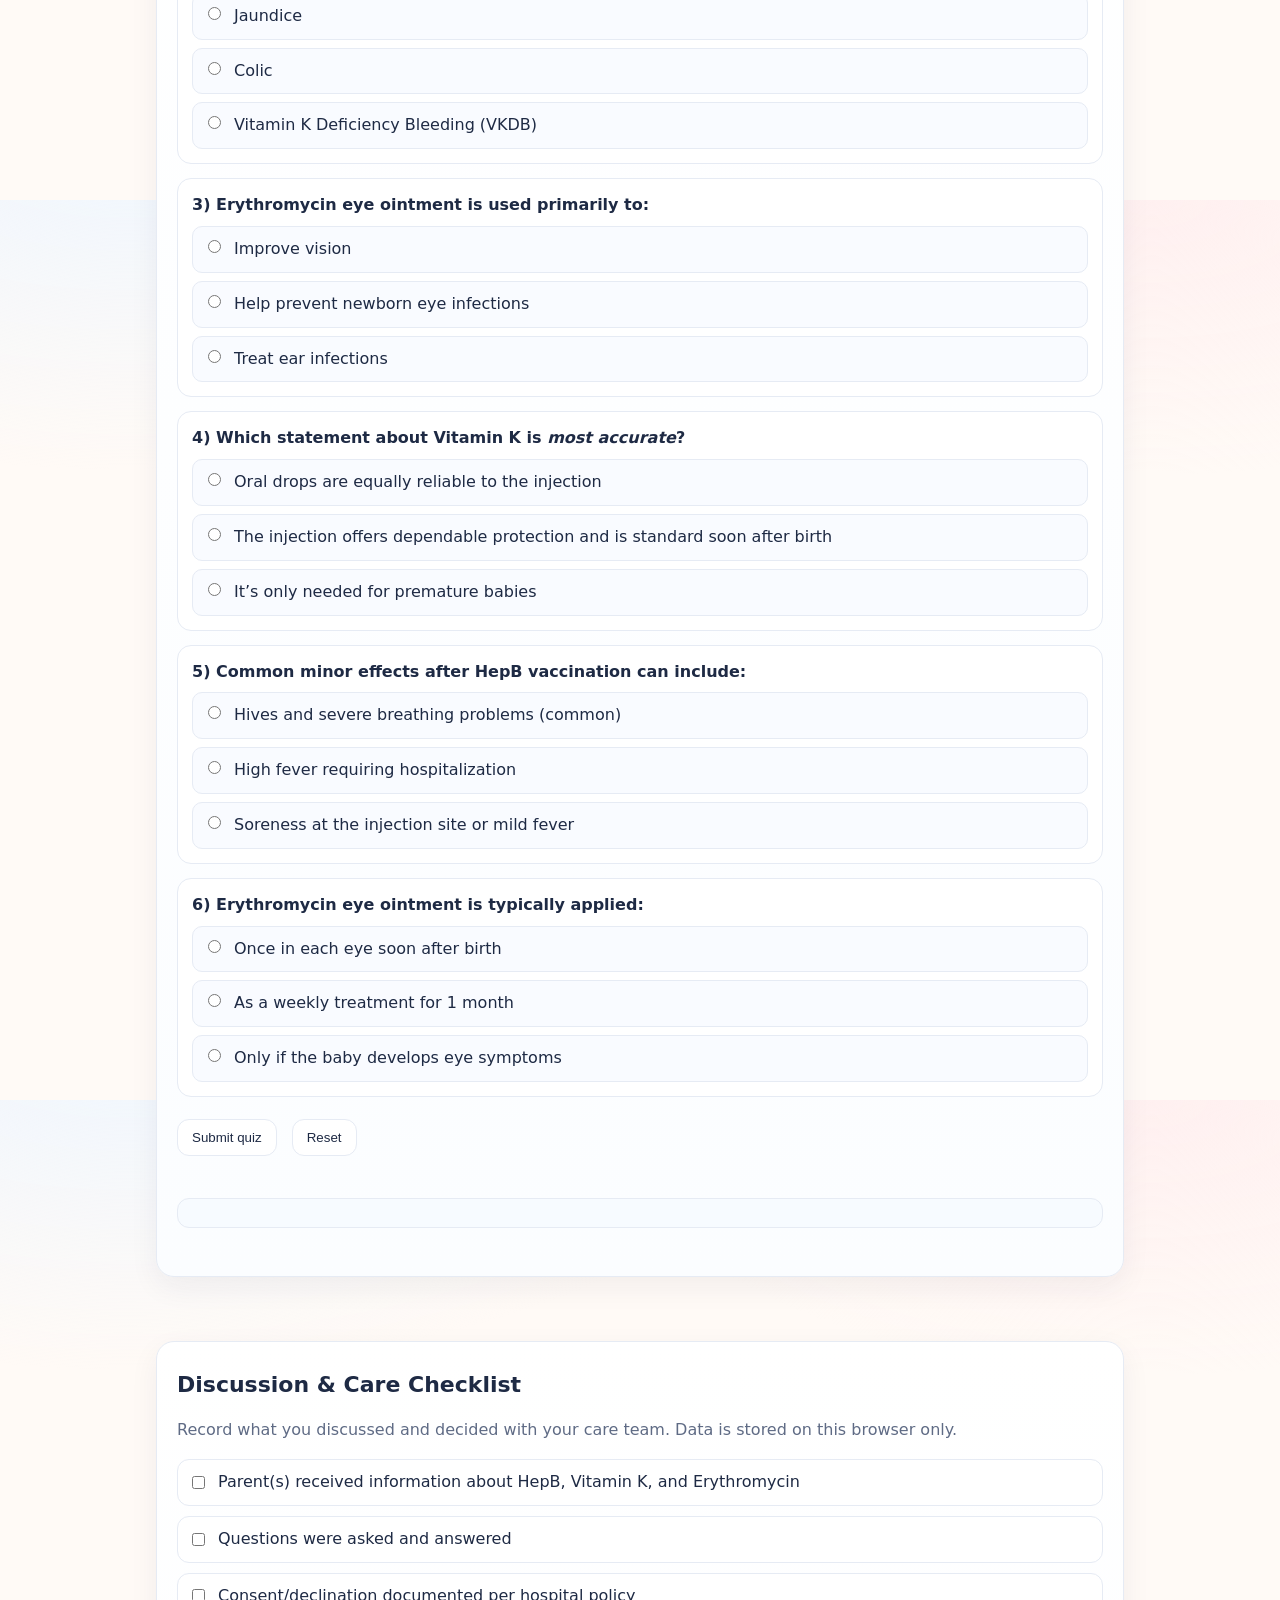
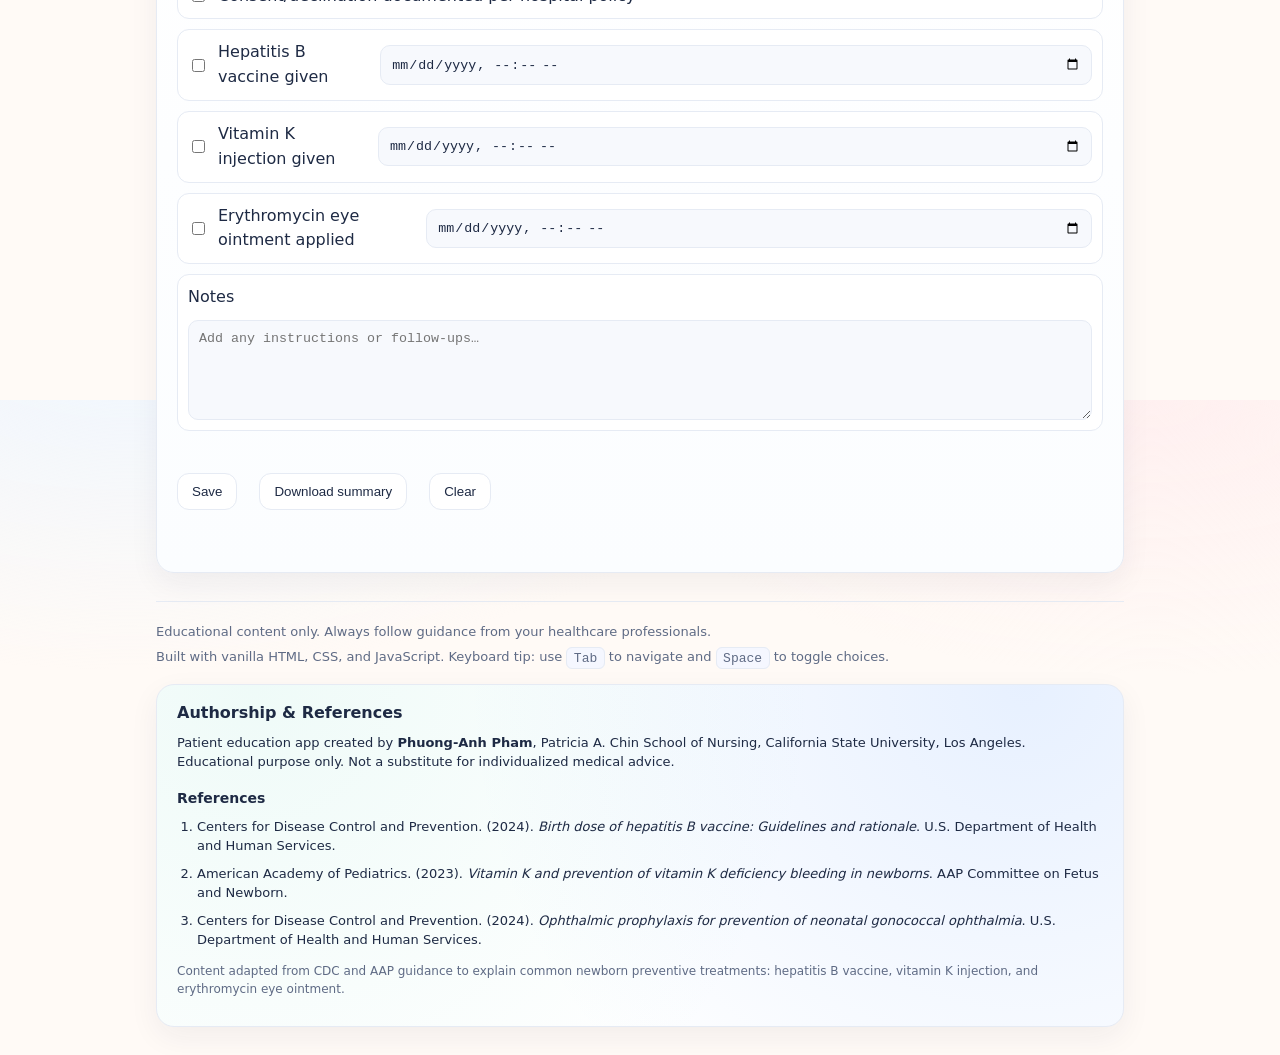
==== commit a3b8116b: "Update index.html" ====
--- a/index.html
+++ b/index.html
@@ -367,8 +367,7 @@
         });
 
         // if no hash, treat #tab-info as active ONLY for styling
-        var id = location.hash || '#tab-info';
-        var active = document.querySelector('nav .tabbtn[href="'+id+'"]');
+                var active = document.querySelector('nav .tabbtn[href="'+id+'"]');
         if (active) {
           active.setAttribute('aria-current','page');
         }
--- a/style.css
+++ b/style.css
@@ -322,3 +322,10 @@
 .main-content {
   padding-top: 12px; /* slight breathing room under sticky bar */
 }
+/* keep the page from jumping under the header when landing on an anchor like #tab-info */
+section[role="region"] {
+  scroll-margin-top: 140px; /* make this a little bigger than your header height */
+}
+section[role="region"] {
+  scroll-margin-top: 140px;
+}
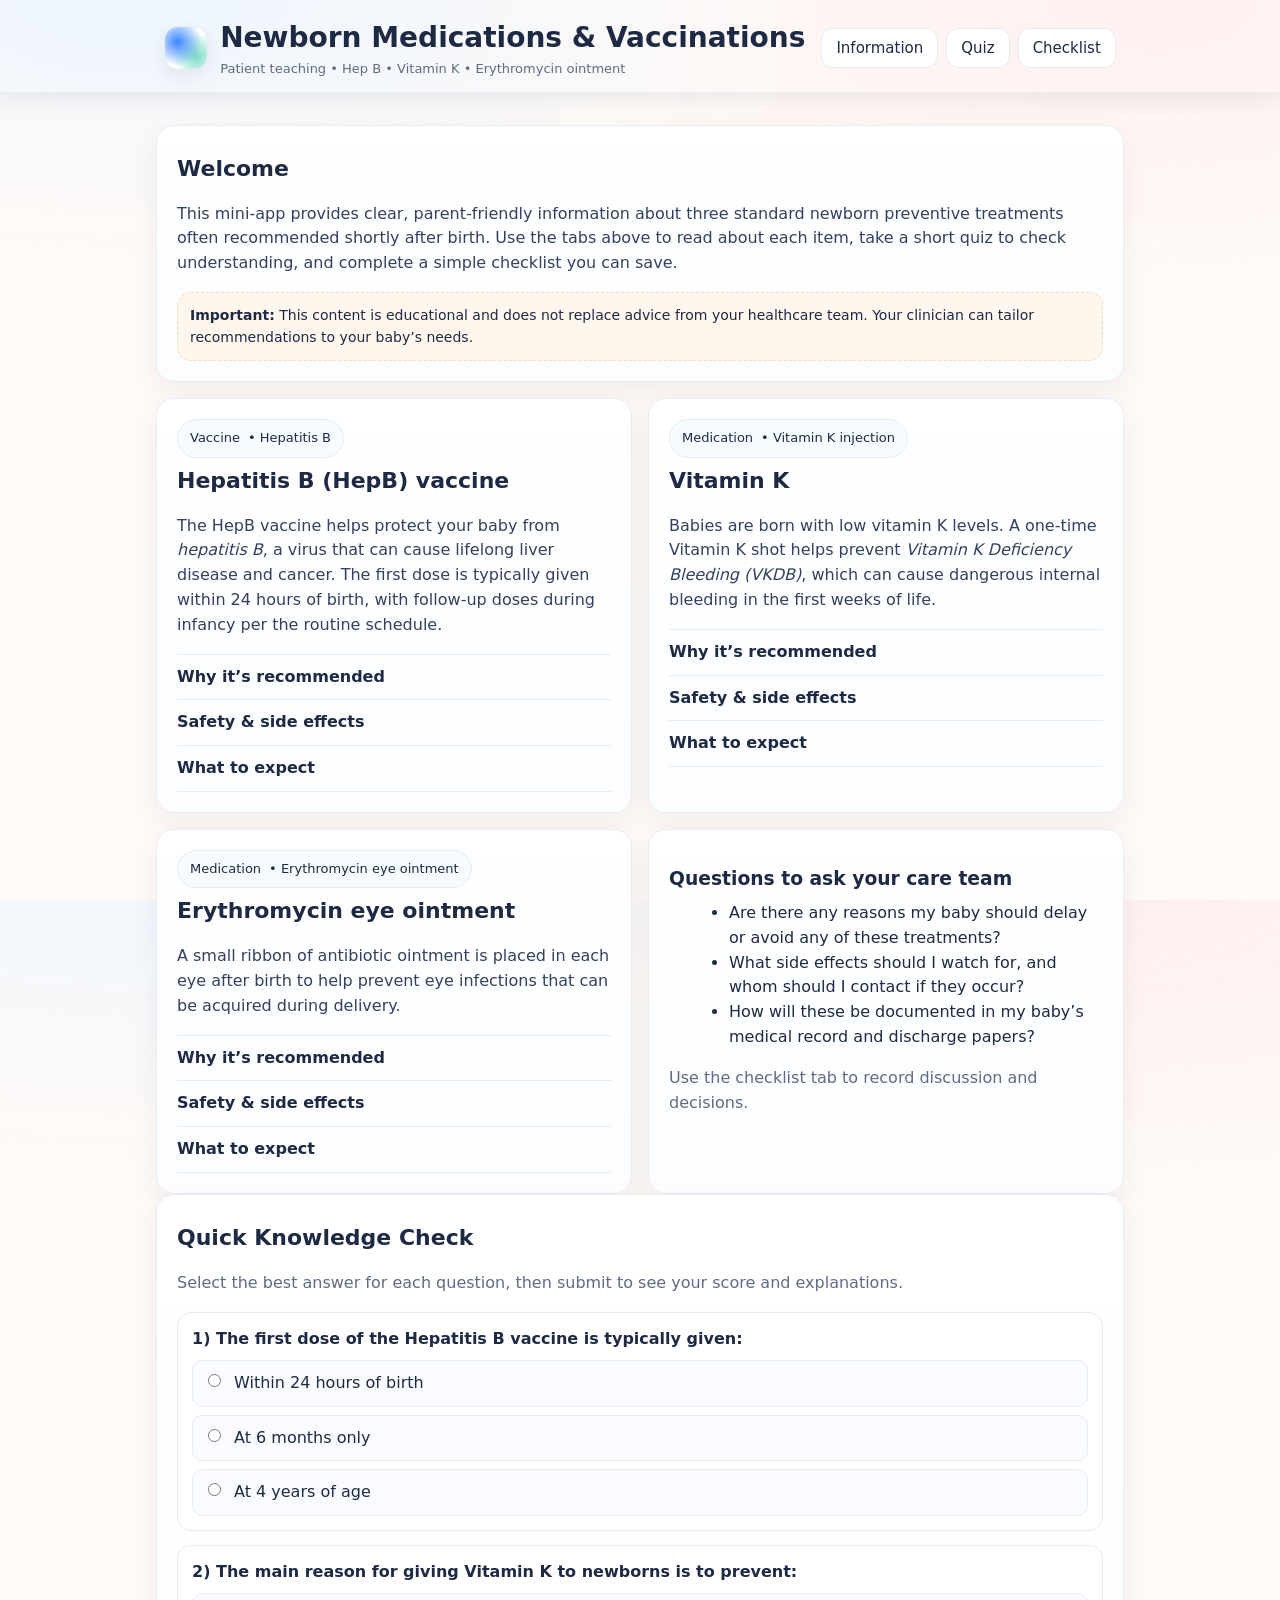
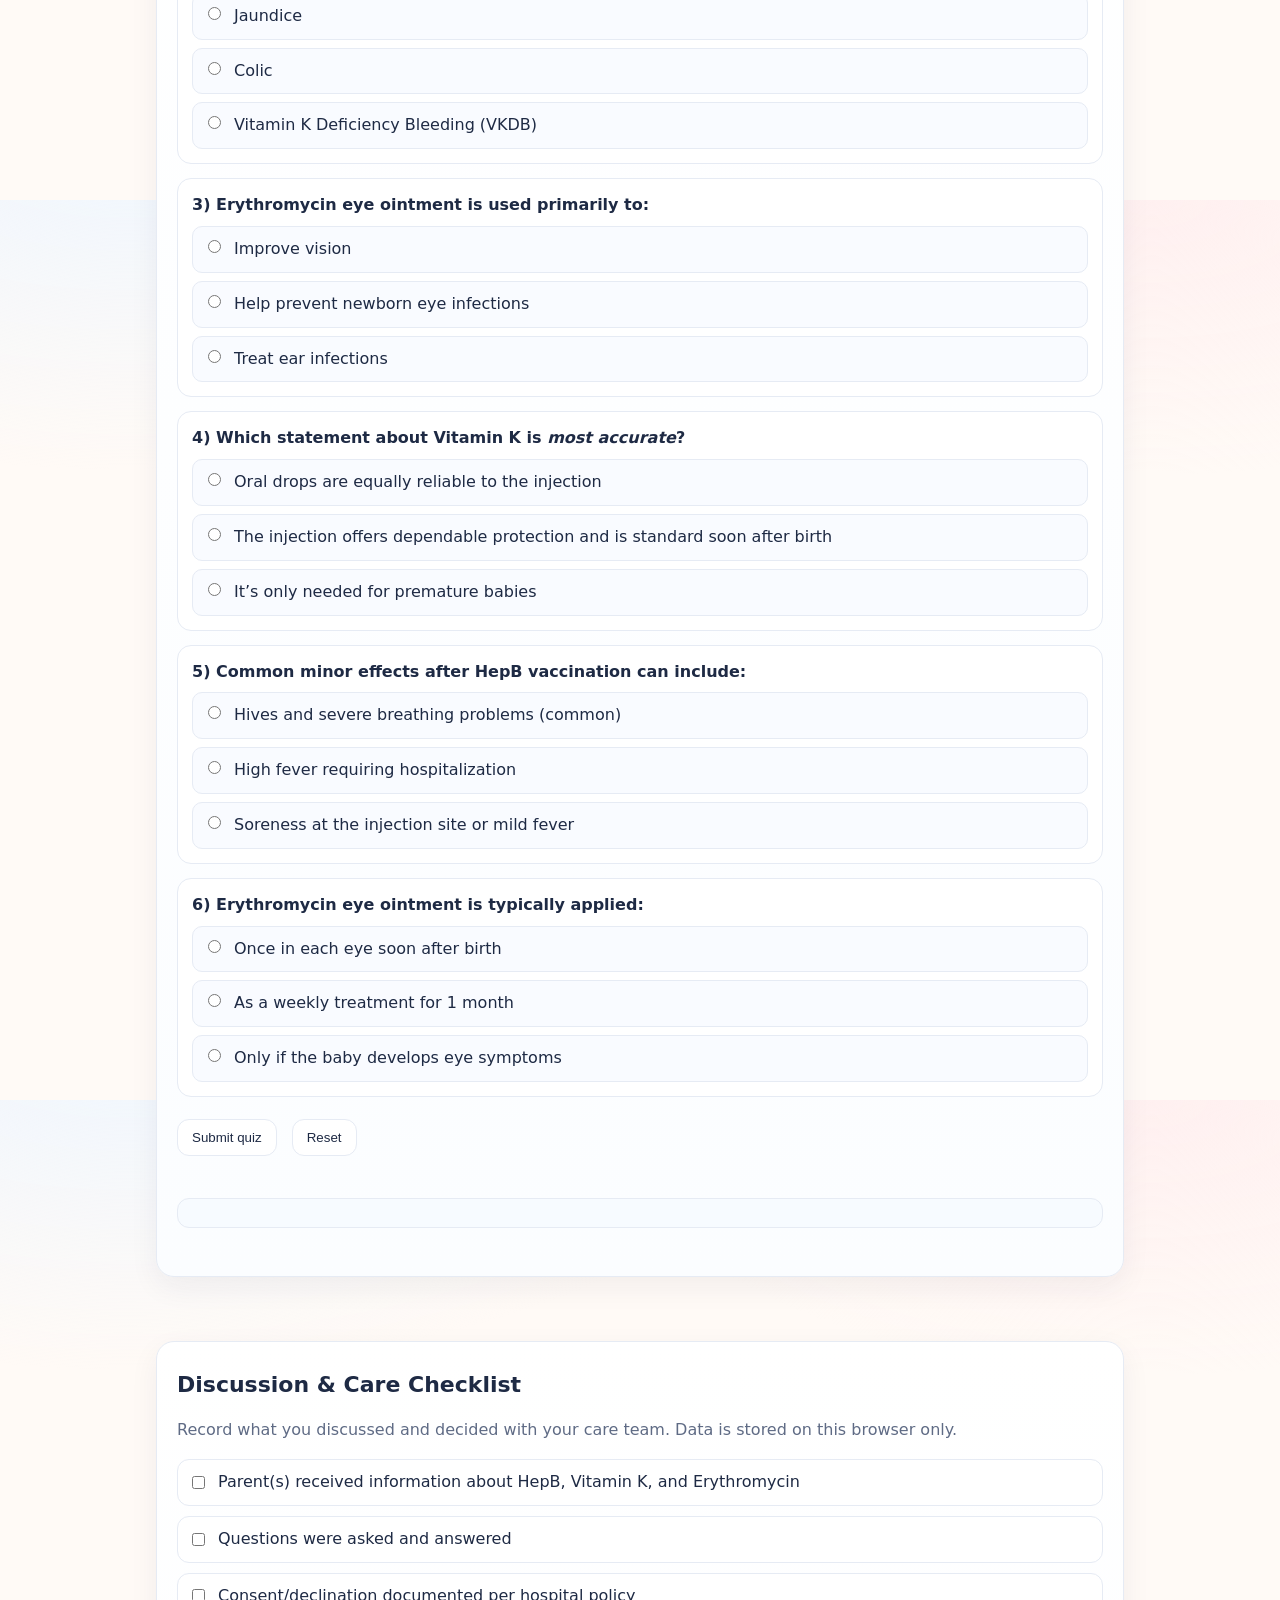
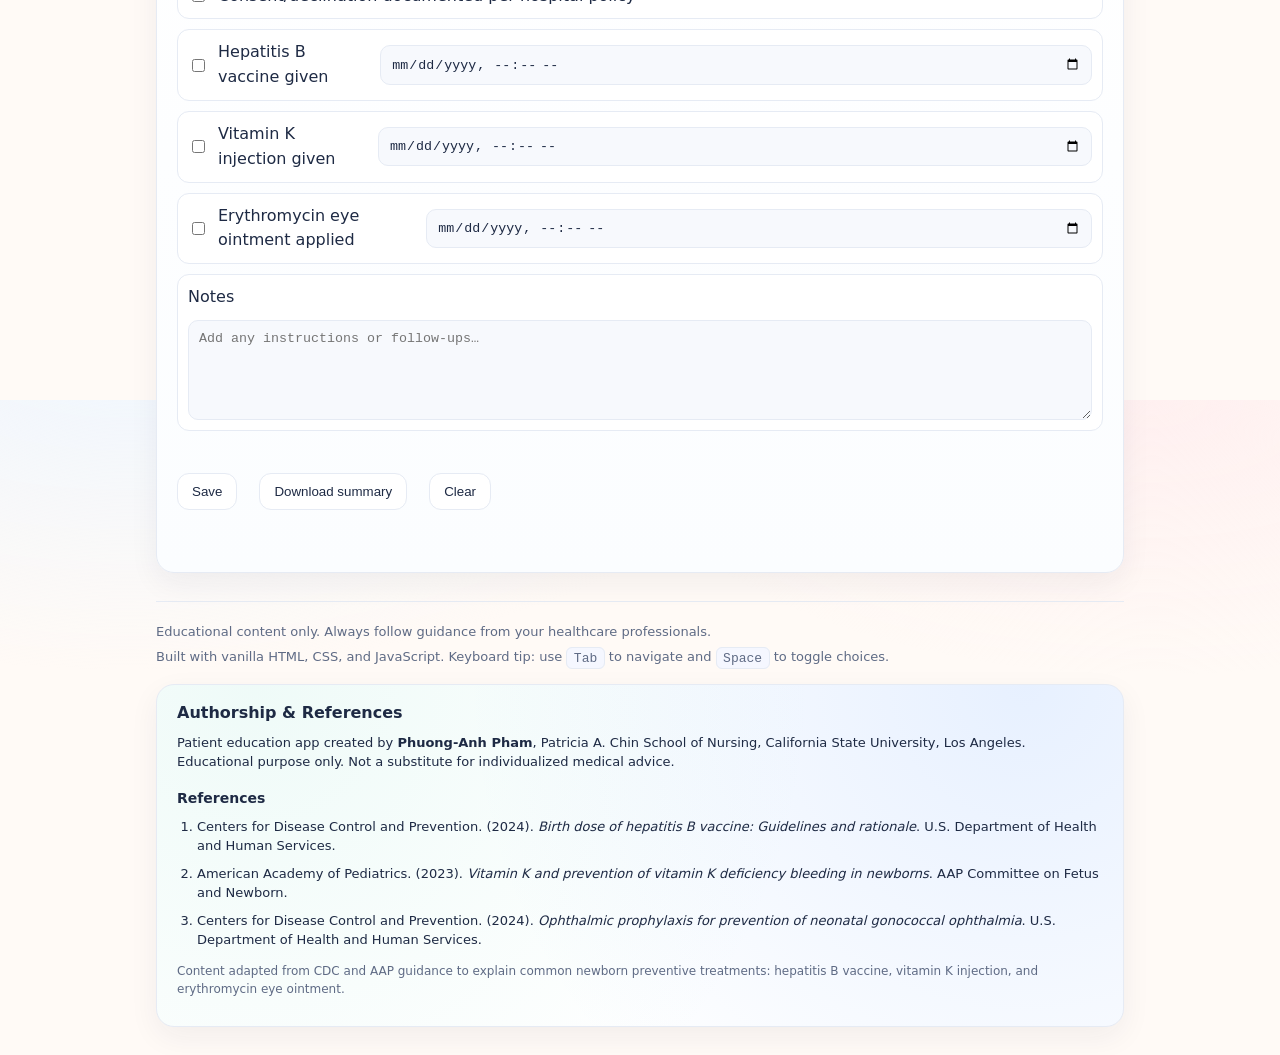
==== commit 0da5b926: "Remove comment for main scrollable content Removed comment about main scrollable content." ====
--- a/index.html
+++ b/index.html
@@ -30,7 +30,6 @@
     </div>
   </header>
 
-  <!-- main scrollable content -->
   <div class="wrap main-content">
 
     <!-- INFO PAGE -->
--- a/style.css
+++ b/style.css
@@ -273,10 +273,29 @@
 }
 
 /* we’re wrapping the existing header contents so they lay out nicely inside the sticky bar */
+/* --- STICKY HEADER (FINAL) --- */
+.site-header {
+  position: sticky;
+  top: 0;
+  z-index: 1000;
+
+  background:
+    radial-gradient(1200px 600px at 10% -10%, #eef6ff 0%, transparent 60%),
+    radial-gradient(1000px 500px at 90% 0%, #fff0f0 0%, transparent 55%),
+    var(--bg);
+
+  border-bottom: 1px solid var(--stroke);
+  box-shadow: 0 8px 20px rgba(31,42,68,.07);
+
+  /* give it its own padding so it looks like a bar */
+  padding-top: 16px;
+  padding-bottom: 12px;
+}
+
 .site-header-inner {
   max-width: 1024px;
   margin: 0 auto;
-  padding: 0 28px;
+  padding: 0 16px;
 
   display: flex;
   flex-wrap: wrap;
@@ -285,14 +304,7 @@
   justify-content: space-between;
 }
 
-/* brand block still looks the same */
-.site-header-inner .brand {
-  display: flex;
-  align-items: center;
-  gap: 12px;
-}
-
-/* nav tabs: tighten spacing a little so they look like a navbar */
+/* nav buttons stay on one line when possible */
 .site-header-inner nav {
   display: flex;
   flex-wrap: wrap;
@@ -309,8 +321,10 @@
   cursor:pointer;
   text-decoration:none;
   font-size:15px;
+  line-height:1.2;
   transition:.2s transform,.2s background,.2s box-shadow,.2s border-color;
 }
+
 .site-header-inner .tabbtn[aria-current="page"],
 .site-header-inner .tabbtn:hover{
   background:var(--soft);
@@ -318,14 +332,7 @@
   box-shadow:var(--ring);
 }
 
-/* push the page content down so it doesn't hide under the sticky header */
+/* make sure page content doesn't run under the sticky header visually */
 .main-content {
-  padding-top: 12px; /* slight breathing room under sticky bar */
-}
-/* keep the page from jumping under the header when landing on an anchor like #tab-info */
-section[role="region"] {
-  scroll-margin-top: 140px; /* make this a little bigger than your header height */
-}
-section[role="region"] {
-  scroll-margin-top: 140px;
-}
+  padding-top: 12px;
+}
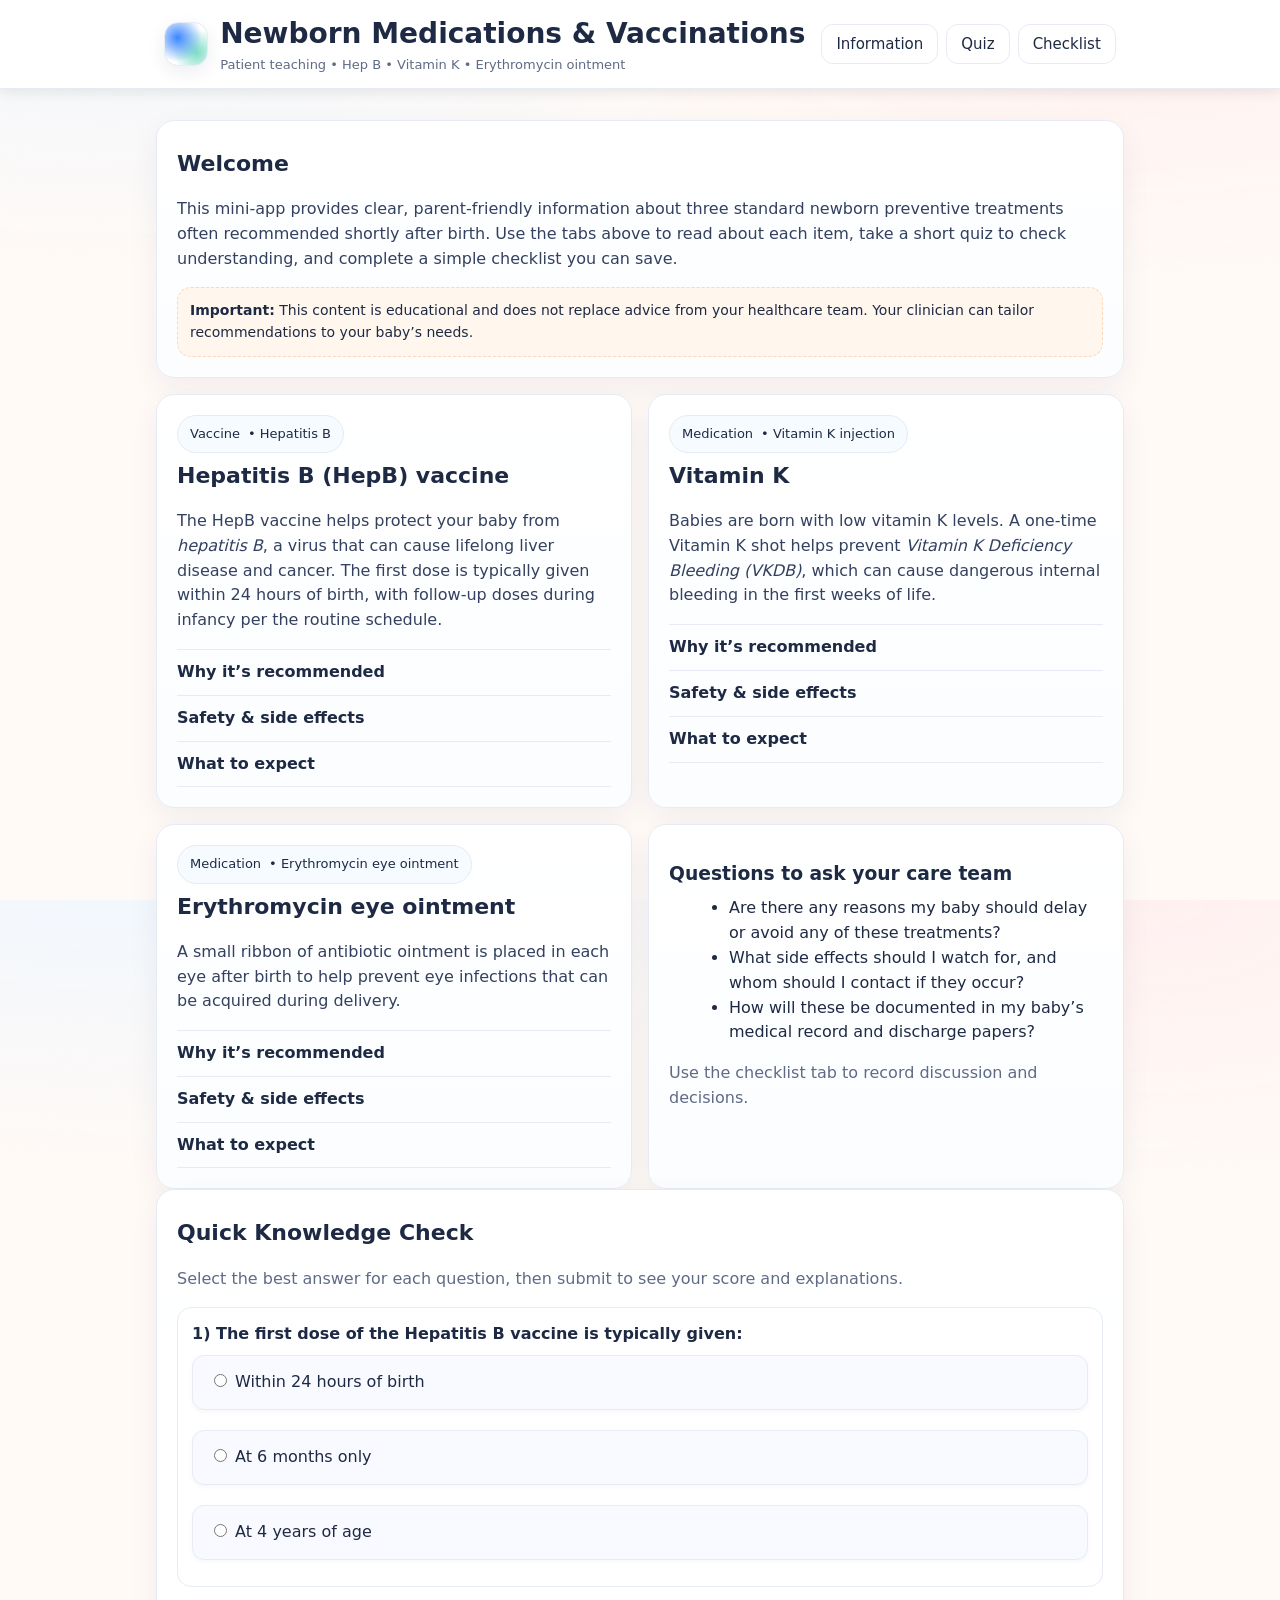
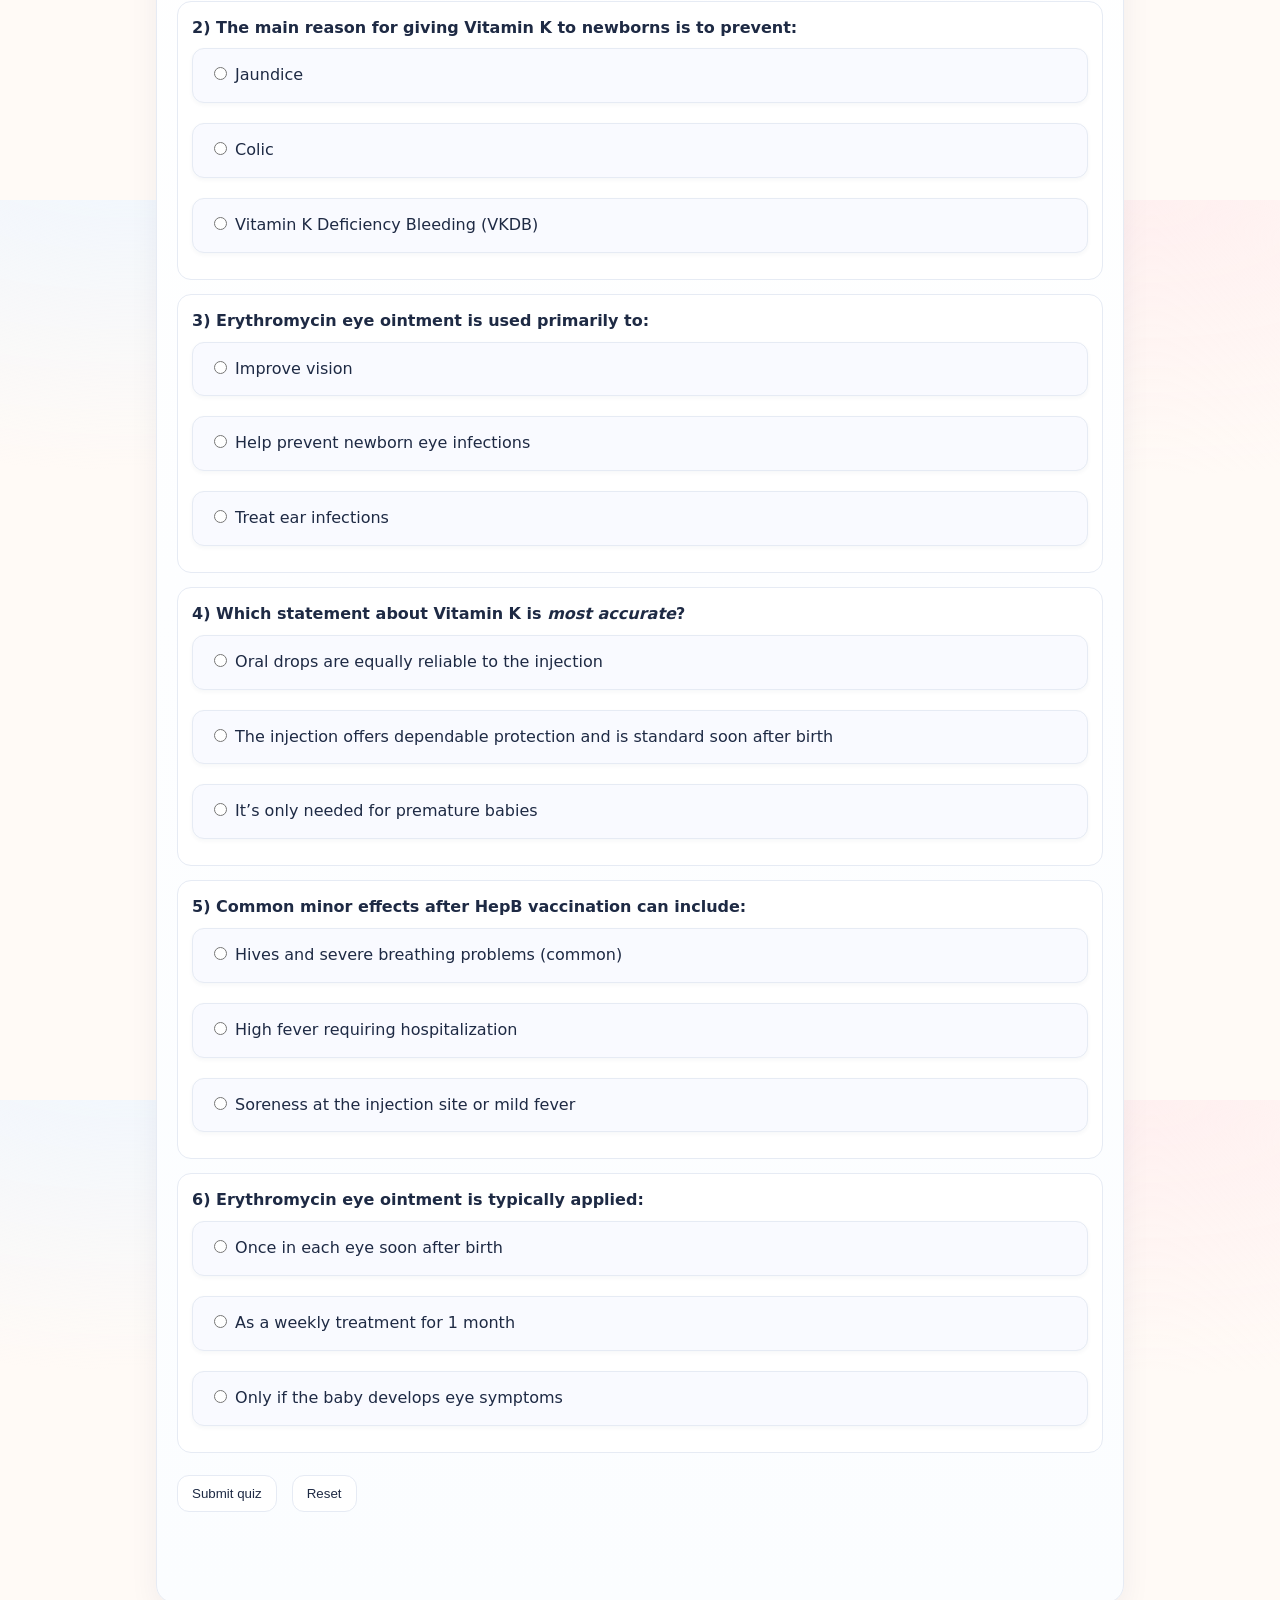
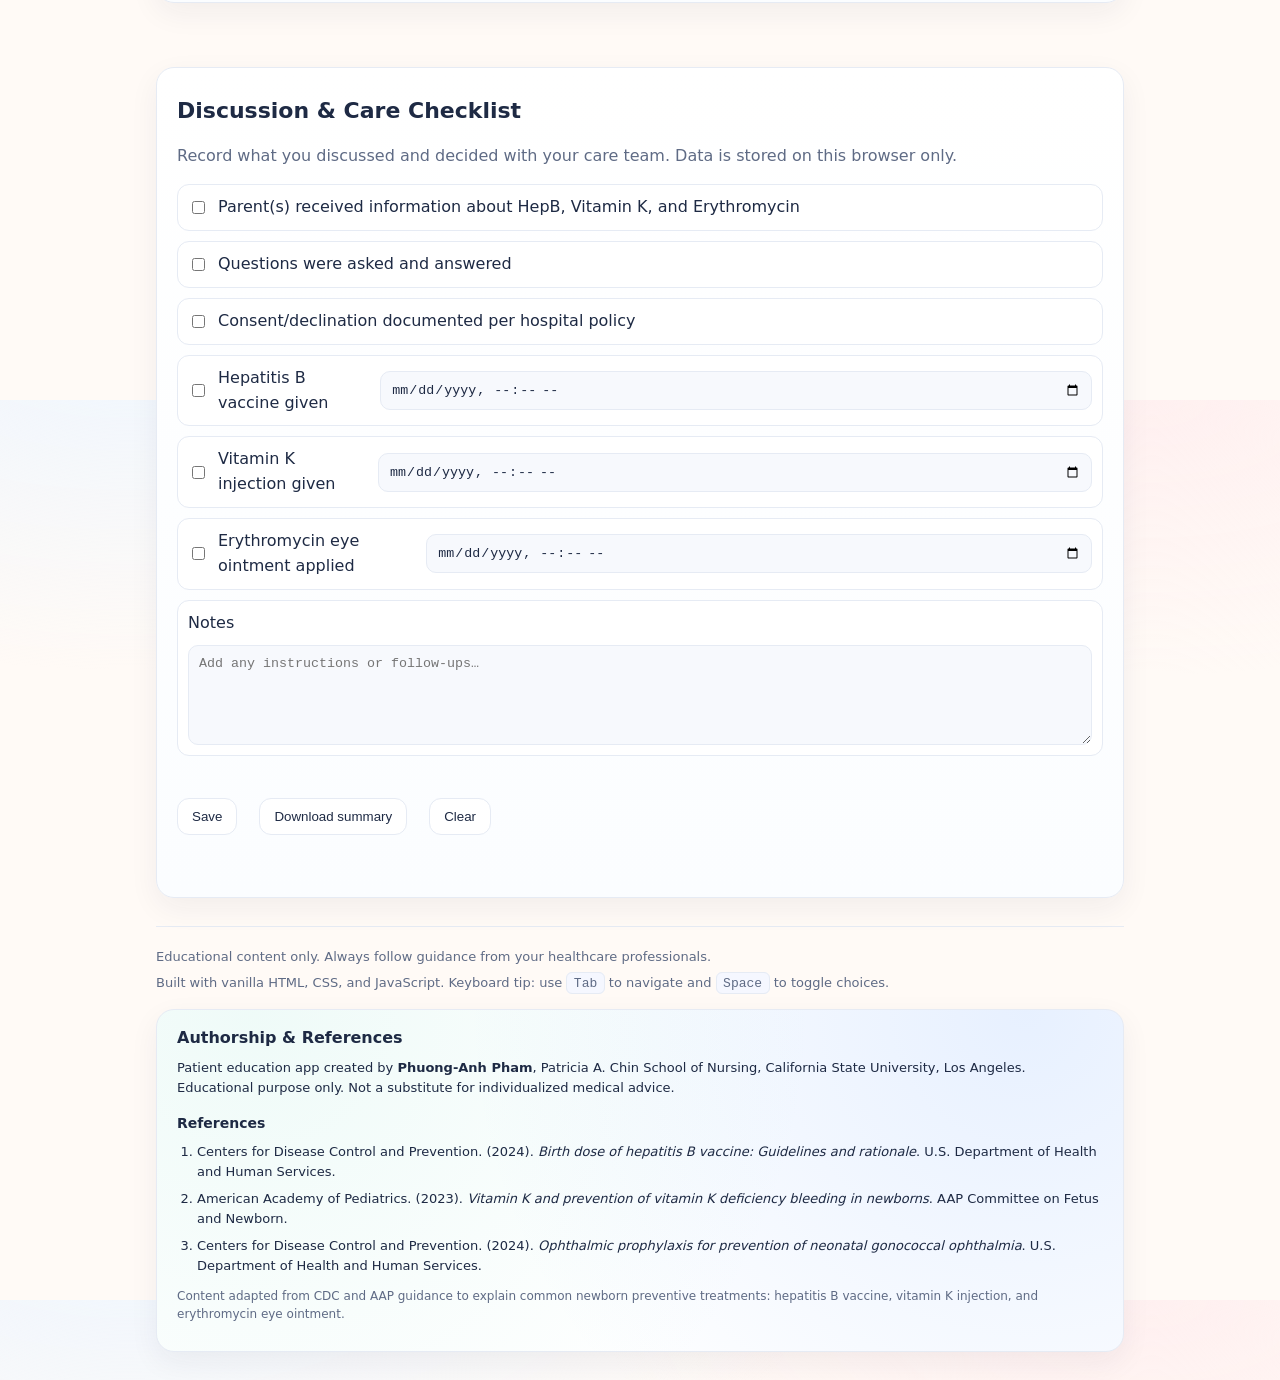
==== commit 559f14ce: "Add smooth scrolling and active tab functionality" ====
--- a/index.html
+++ b/index.html
@@ -9,7 +9,6 @@
 </head>
 <body>
 
-  <!-- sticky header bar -->
   <header class="site-header">
     <div class="site-header-inner">
       <div class="brand">
@@ -31,7 +30,7 @@
   </header>
 
   <div class="wrap main-content">
-
+    
     <!-- INFO PAGE -->
     <section id="tab-info" role="region" aria-labelledby="info" class="grid default">
       <article class="card">
@@ -378,5 +377,70 @@
   </script>
 
   <script src="script.js" defer></script>
+<script>
+(function(){
+  // how much space we want between the fixed header and the section when we scroll there
+  function getScrollOffsetPx() {
+    // desktop vs mobile? mirror the CSS values
+    return window.matchMedia("(max-width: 600px)").matches ? 110 : 90;
+  }
+
+  // smooth-scroll to a section ID with our custom offset
+  function scrollToSection(id) {
+    const section = document.querySelector(id);
+    if (!section) return;
+
+    const rect = section.getBoundingClientRect();
+    const absoluteTop = rect.top + window.scrollY;
+    const offsetTop = absoluteTop - getScrollOffsetPx();
+
+    window.scrollTo({
+      top: offsetTop,
+      behavior: "smooth"
+    });
+  }
+
+  // update aria-current on the active tab
+  function markActiveTab(id){
+    document.querySelectorAll('.tabbtn').forEach(btn => {
+      const href = btn.getAttribute('href');
+      if (href === id) {
+        btn.setAttribute('aria-current','page');
+      } else {
+        btn.removeAttribute('aria-current');
+      }
+    });
+  }
+
+  // attach click handlers to header nav links
+  document.addEventListener('DOMContentLoaded', function(){
+    document.querySelectorAll('.tabbtn[href^="#tab-"]').forEach(btn => {
+      btn.addEventListener('click', function(evt){
+        evt.preventDefault();
+        const targetId = this.getAttribute('href'); // like "#tab-quiz"
+
+        // show that section (if you are hiding/showing with classes,
+        // you could toggle .active here — but if you're letting all sections stack,
+        // you can skip this part)
+        // Example if you're using .active display logic:
+        //   document.querySelectorAll('section[role="region"]').forEach(sec => {
+        //     if ('#'+sec.id === targetId) {
+        //       sec.classList.add('active');
+        //     } else {
+        //       sec.classList.remove('active');
+        //     }
+        //   });
+
+        markActiveTab(targetId);
+        scrollToSection(targetId);
+
+        // also update the URL hash so refresh/bookmark still works
+        history.replaceState(null, "", targetId);
+      });
+    });
+  });
+})();
+</script>
+
 </body>
 </html>
--- a/style.css
+++ b/style.css
@@ -253,10 +253,13 @@
 .checklist-buttons .btn {
   margin: 0; /* gap handles spacing now */
 }
-/* --- Sticky header bar --- */
+/* ===== FIXED HEADER FINAL ===== */
 .site-header {
-  position: sticky;
+  position: fixed;
   top: 0;
+  left: 0;
+  right: 0;
+
   z-index: 1000;
 
   background:
@@ -264,34 +267,14 @@
     radial-gradient(1000px 500px at 90% 0%, #fff0f0 0%, transparent 55%),
     var(--bg);
 
-  /* subtle bottom border + glow so it feels like a real app bar */
   border-bottom: 1px solid var(--stroke);
   box-shadow: 0 8px 20px rgba(31,42,68,.07);
+
   padding-top: 16px;
   padding-bottom: 12px;
-  margin-bottom: 20px;
-}
-
-/* we’re wrapping the existing header contents so they lay out nicely inside the sticky bar */
-/* --- STICKY HEADER (FINAL) --- */
-.site-header {
-  position: sticky;
-  top: 0;
-  z-index: 1000;
-
-  background:
-    radial-gradient(1200px 600px at 10% -10%, #eef6ff 0%, transparent 60%),
-    radial-gradient(1000px 500px at 90% 0%, #fff0f0 0%, transparent 55%),
-    var(--bg);
-
-  border-bottom: 1px solid var(--stroke);
-  box-shadow: 0 8px 20px rgba(31,42,68,.07);
-
-  /* give it its own padding so it looks like a bar */
-  padding-top: 16px;
-  padding-bottom: 12px;
-}
-
+}
+
+/* same as before */
 .site-header-inner {
   max-width: 1024px;
   margin: 0 auto;
@@ -304,7 +287,6 @@
   justify-content: space-between;
 }
 
-/* nav buttons stay on one line when possible */
 .site-header-inner nav {
   display: flex;
   flex-wrap: wrap;
@@ -326,13 +308,266 @@
 }
 
 .site-header-inner .tabbtn[aria-current="page"],
-.site-header-inner .tabbtn:hover{
+.site-header-inner .tabbtn:hover {
   background:var(--soft);
   border-color:#d6def0;
   box-shadow:var(--ring);
 }
-
-/* make sure page content doesn't run under the sticky header visually */
+/* default = laptop / desktop */
+body,
 .main-content {
-  padding-top: 12px;
-}
+  padding-top: 60px; /* tune this for laptop comfort */
+}
+
+/* small screens get a little more top padding so content doesn't hide under header */
+@media (max-width: 600px) {
+  body,
+  .main-content {
+    padding-top: 110px;
+  }
+}
+
+/* ==== FIXED HEADER GUARANTEED ==== */
+.site-header {
+  position: fixed !important;
+  top: 0;
+  left: 0;
+  right: 0;
+  z-index: 9999;
+  background: #ffffff;
+  box-shadow: 0 4px 12px rgba(0,0,0,0.08);
+  padding: 12px 0;
+}
+
+/* ensure content starts below fixed header */
+/* Remove the unwanted blue/gray box under quiz buttons */
+#quiz-results {
+  background: none !important;
+  border: none !important;
+  box-shadow: none !important;
+  padding: 0 !important;
+  margin-top: 16px;
+  min-height: 0;
+}
+
+/* Optional: add subtle text style if you still want feedback to appear cleanly */
+#quiz-results div {
+  background: #fff;
+  border-radius: 8px;
+  padding: 12px;
+  box-shadow: 0 2px 6px rgba(0,0,0,0.05);
+}
+/* --- CLEAN UP THE AREA UNDER QUIZ BUTTONS --- */
+
+/* The new wrapper around the buttons + results */
+.quiz-controls {
+  background: transparent !important;
+  border: 0 !important;
+  box-shadow: none !important;
+  padding: 16px 0 0 0;      /* gentle space above results area */
+  margin-top: 16px;
+  border-radius: 0 !important;
+}
+
+/* Force-kill any inherited "blue card" look */
+.quiz-controls,
+.quiz-controls * {
+  background-color: transparent !important;
+  box-shadow: none !important;
+  border: none !important;
+}
+
+/* BUT make the buttons still look like buttons */
+.quiz-button-row {
+  display: flex;
+  flex-wrap: wrap;
+  gap: 12px;
+  background: transparent !important;
+  box-shadow: none !important;
+  border: none !important;
+  padding: 0;
+  margin-bottom: 8px;
+}
+
+/* Let the result text (score) show up nicely after submit */
+#quiz-results {
+  background: transparent !important;
+  padding: 0 !important;
+  margin-top: 4px;
+  color: var(--text);
+  font-size: 0.95rem;
+  line-height: 1.4;
+}
+
+/* Optional: make the score itself look like a subtle badge instead of a giant bar */
+#quiz-results div:first-child {
+  display: inline-block;
+  background: #fff !important;
+  border: 1px solid var(--stroke) !important;
+  border-radius: 10px;
+  padding: 8px 12px;
+  font-weight: 600;
+  box-shadow: 0 4px 10px rgba(31,42,68,.07) !important;
+  margin-bottom: 8px;
+}
+
+/* The "Q1: correct • Q2: incorrect..." line */
+#quiz-results div:nth-child(2) {
+  background: transparent !important;
+  border: 0 !important;
+  padding: 0 !important;
+  font-size: 0.9rem;
+}
+/* === QUIZ FEEDBACK STYLING === */
+
+/* Base choice container look */
+.choices label {
+  display: block;
+  background: #f9faff;
+  border: 1px solid var(--stroke);
+  border-radius: 12px;
+  padding: 14px 16px;
+  margin-bottom: 12px;
+  cursor: pointer;
+  box-shadow: 0 2px 4px rgba(31,42,68,.04);
+  transition: background .15s, border-color .15s, box-shadow .15s;
+}
+
+/* correct answer highlight */
+.correct-choice {
+  border-color: #4caf50 !important;
+  box-shadow: 0 0 0 3px rgba(76,175,80,.15) !important;
+  background: #edf9ef !important;
+}
+
+/* user picked the wrong one */
+.wrong-choice.user-choice {
+  border-color: #f44336 !important;
+  box-shadow: 0 0 0 3px rgba(244,67,54,.15) !important;
+  background: #fff0f0 !important;
+}
+
+/* if user picked the right one, keep it green */
+.correct-choice.user-choice {
+  border-color: #4caf50 !important;
+  background: #edf9ef !important;
+}
+
+/* results area under the buttons */
+#quiz-results {
+  margin-top: 16px;
+  background: transparent;
+  border: 0;
+  padding: 0;
+  color: var(--text);
+  font-size: 0.95rem;
+  line-height: 1.4;
+}
+
+/* little badge with score */
+#quiz-results .score-badge {
+  display: inline-block;
+  background: #ffffff;
+  border: 1px solid var(--stroke);
+  border-radius: 10px;
+  padding: 8px 12px;
+  font-weight: 600;
+  box-shadow: 0 4px 10px rgba(31,42,68,.07), 0 2px 4px rgba(31,42,68,.05);
+  margin-bottom: 8px;
+  color: var(--text);
+}
+
+/* list of Q1 correct / incorrect / no answer */
+#quiz-results .per-question-status {
+  font-size: 0.9rem;
+  color: var(--text);
+}
+/* ===== QUIZ VISUAL FEEDBACK ===== */
+
+/* base look for answer choices */
+.choices label {
+  display: block;
+  background: #f9faff;
+  border: 1px solid var(--stroke);
+  border-radius: 12px;
+  padding: 14px 16px;
+  margin-bottom: 12px;
+  cursor: pointer;
+  box-shadow: 0 2px 4px rgba(31,42,68,.04);
+  transition: background .15s, border-color .15s, box-shadow .15s;
+}
+
+/* highlight the correct answer (green) */
+.correct-choice {
+  border-color: #4caf50 !important;
+  background: #edf9ef !important;
+  box-shadow: 0 0 0 3px rgba(76,175,80,.15) !important;
+}
+
+/* highlight the user's wrong picked answer (red) */
+.wrong-choice.user-choice {
+  border-color: #f44336 !important;
+  background: #fff0f0 !important;
+  box-shadow: 0 0 0 3px rgba(244,67,54,.15) !important;
+}
+
+/* if the user chose the correct one, keep it green (doesn't turn red) */
+.correct-choice.user-choice {
+  border-color: #4caf50 !important;
+  background: #edf9ef !important;
+  box-shadow: 0 0 0 3px rgba(76,175,80,.15) !important;
+}
+
+/* explanation paragraph under each question */
+.explanation {
+  font-size: 0.9rem;
+  background: #ffffff;
+  border-left: 3px solid var(--stroke);
+  border-radius: 8px;
+  box-shadow: 0 2px 6px rgba(31,42,68,.05);
+  padding: 10px 12px;
+  margin-top: 4px;
+  margin-bottom: 20px;
+  color: var(--text);
+}
+
+/* results summary that appears at the bottom of the quiz */
+#quiz-results {
+  margin-top: 20px;
+  background: transparent;
+  border: 0;
+  padding: 0;
+  color: var(--text);
+  font-size: 0.95rem;
+  line-height: 1.4;
+}
+
+/* badge with overall score */
+#quiz-results .score-badge {
+  display: inline-block;
+  background: #ffffff;
+  border: 1px solid var(--stroke);
+  border-radius: 10px;
+  padding: 8px 12px;
+  font-weight: 600;
+  box-shadow: 0 4px 10px rgba(31,42,68,.07),
+              0 2px 4px rgba(31,42,68,.05);
+  margin-bottom: 8px;
+  color: var(--text);
+}
+
+/* line that says "Q1: correct • Q2: incorrect..." */
+#quiz-results .per-question-status {
+  font-size: 0.9rem;
+  color: var(--text);
+}
+/* ensure when you navigate to a section, it stops below the fixed header */
+section[role="region"] {
+  scroll-margin-top: 90px;
+}
+
+@media (max-width: 600px) {
+  section[role="region"] {
+    scroll-margin-top: 110px;
+  }
+}
